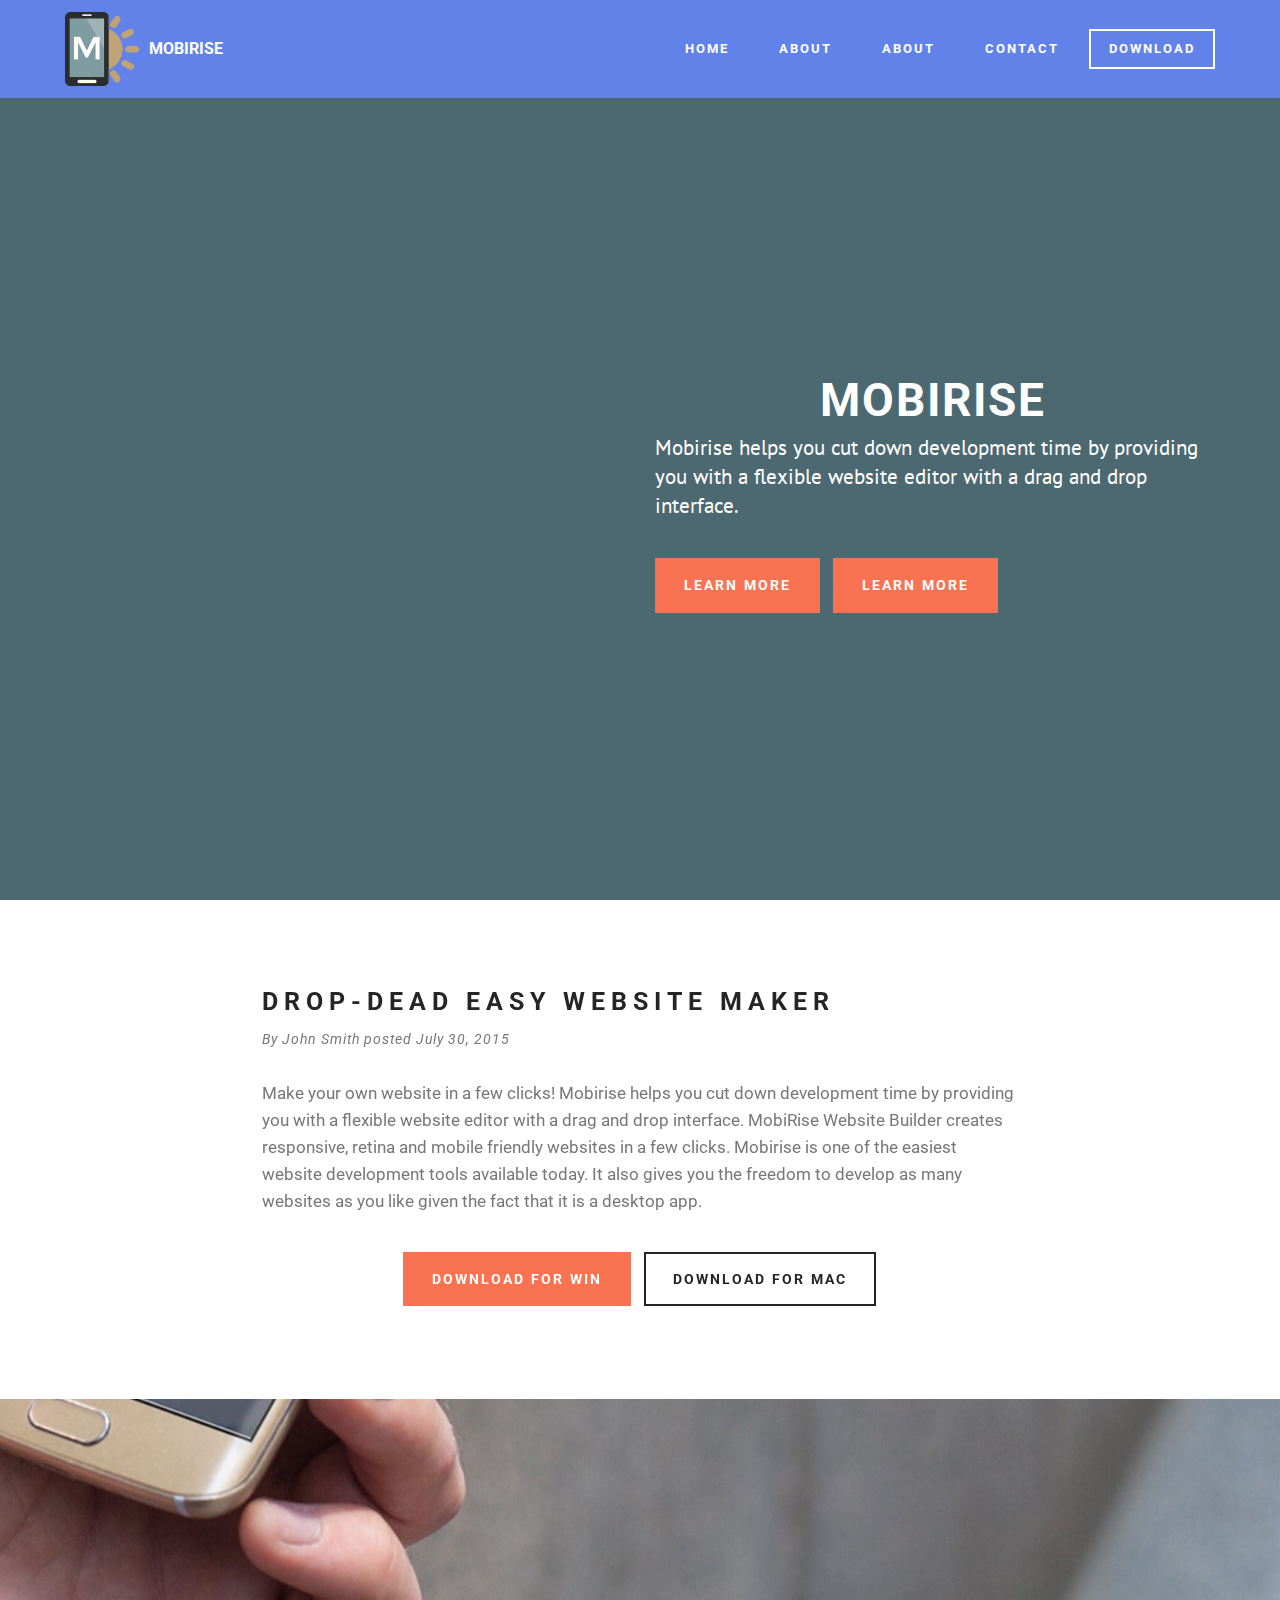
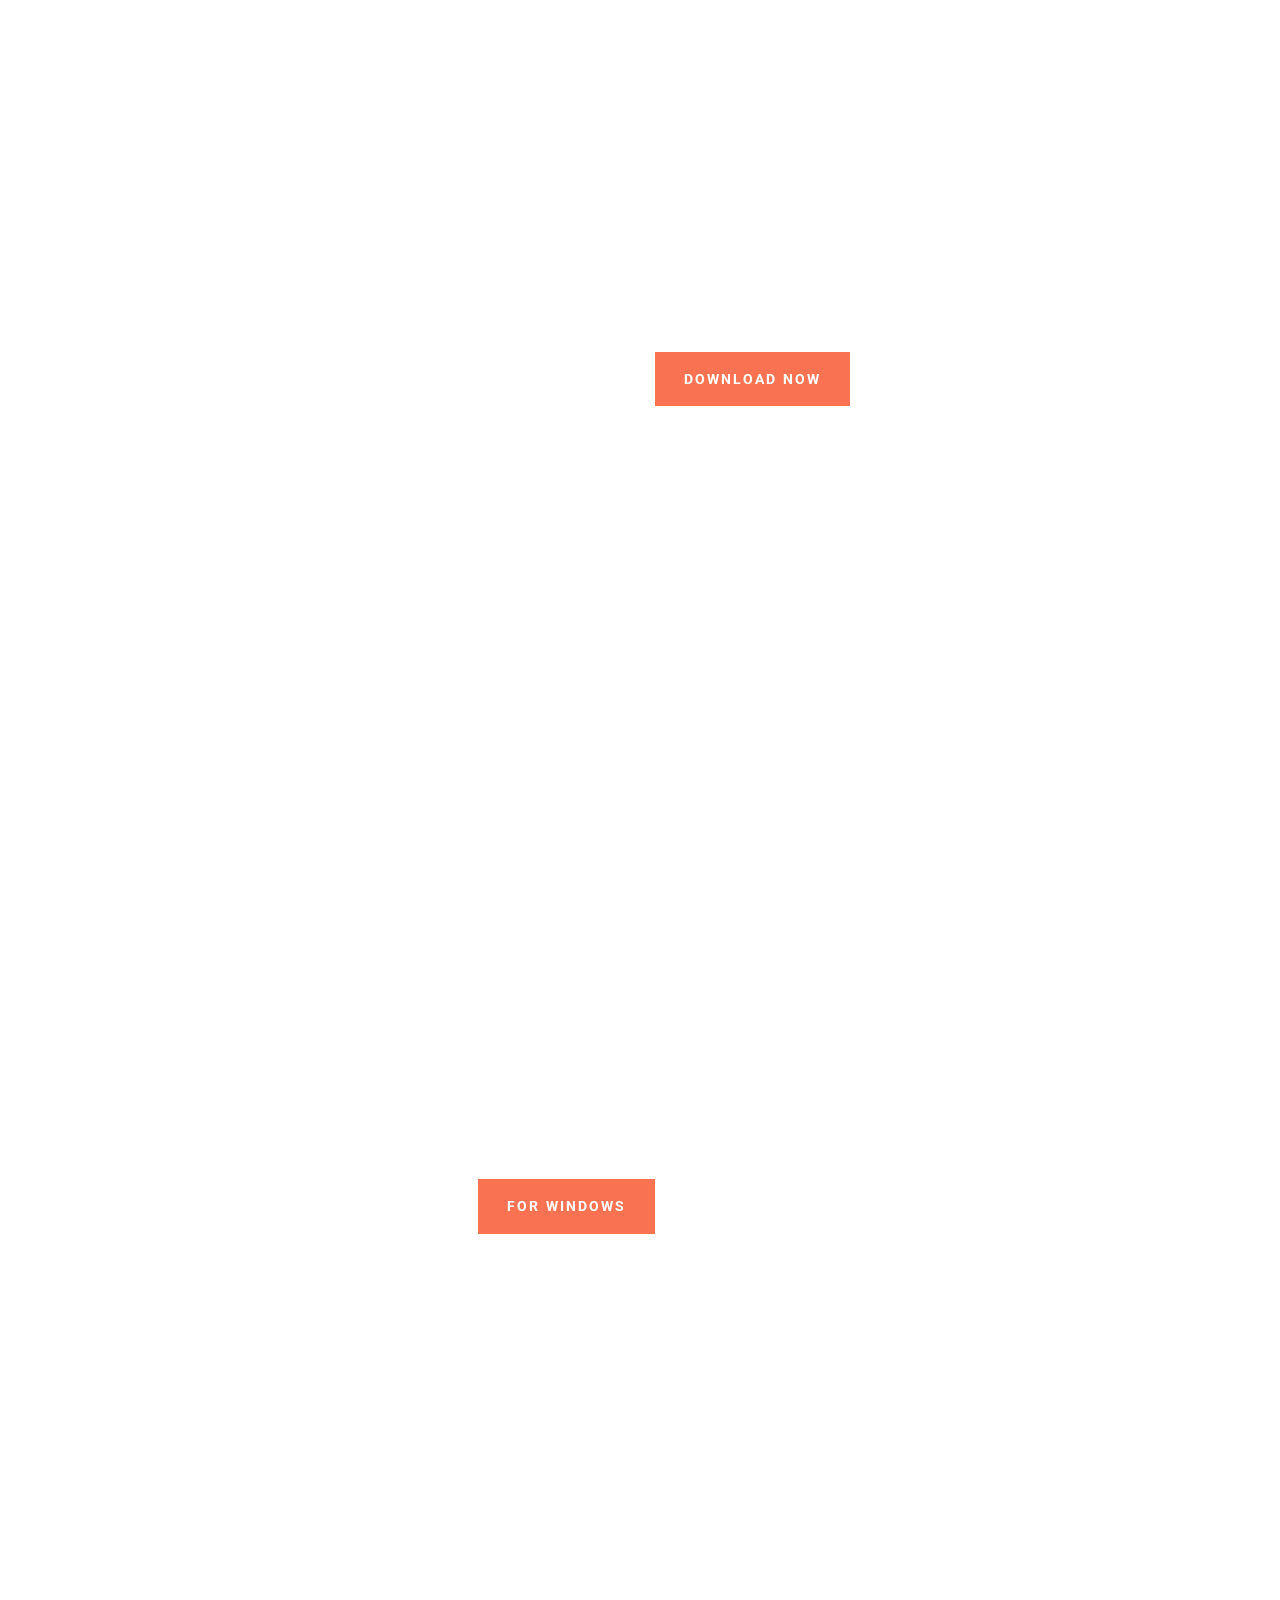
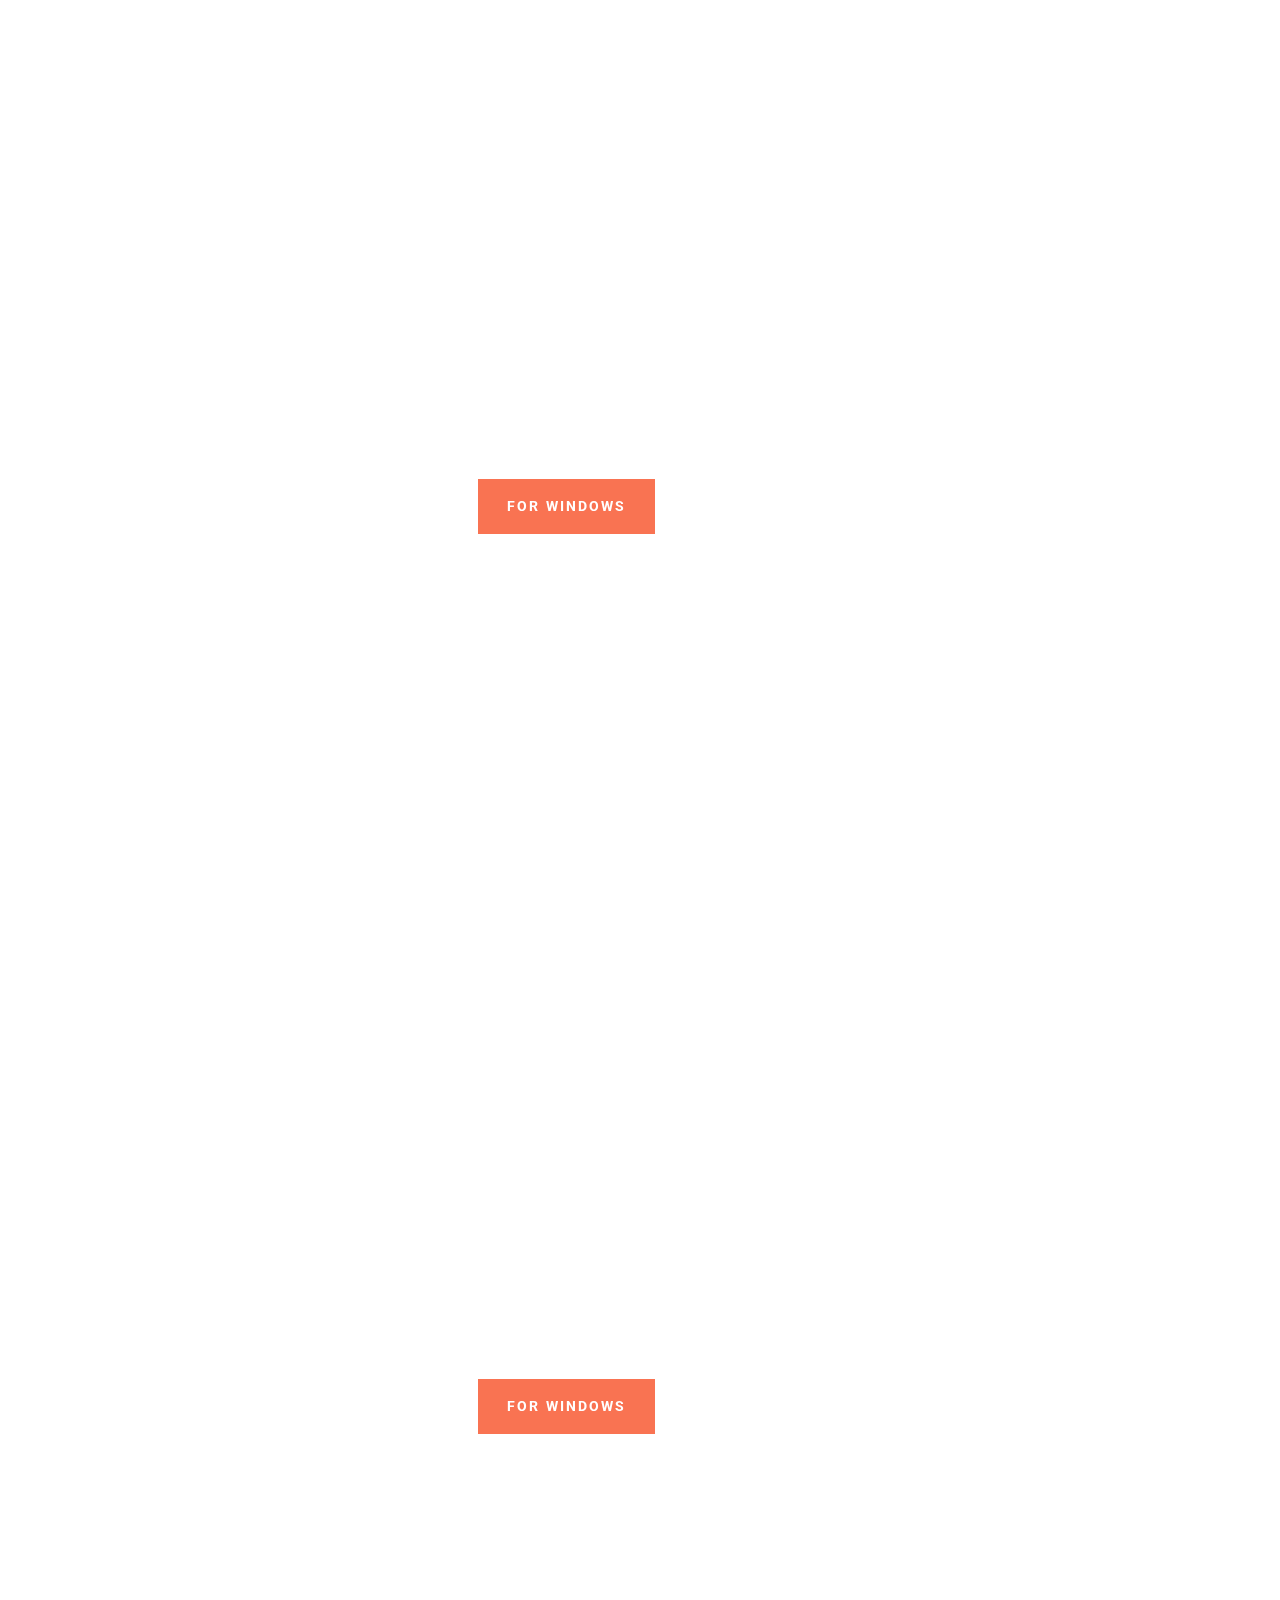
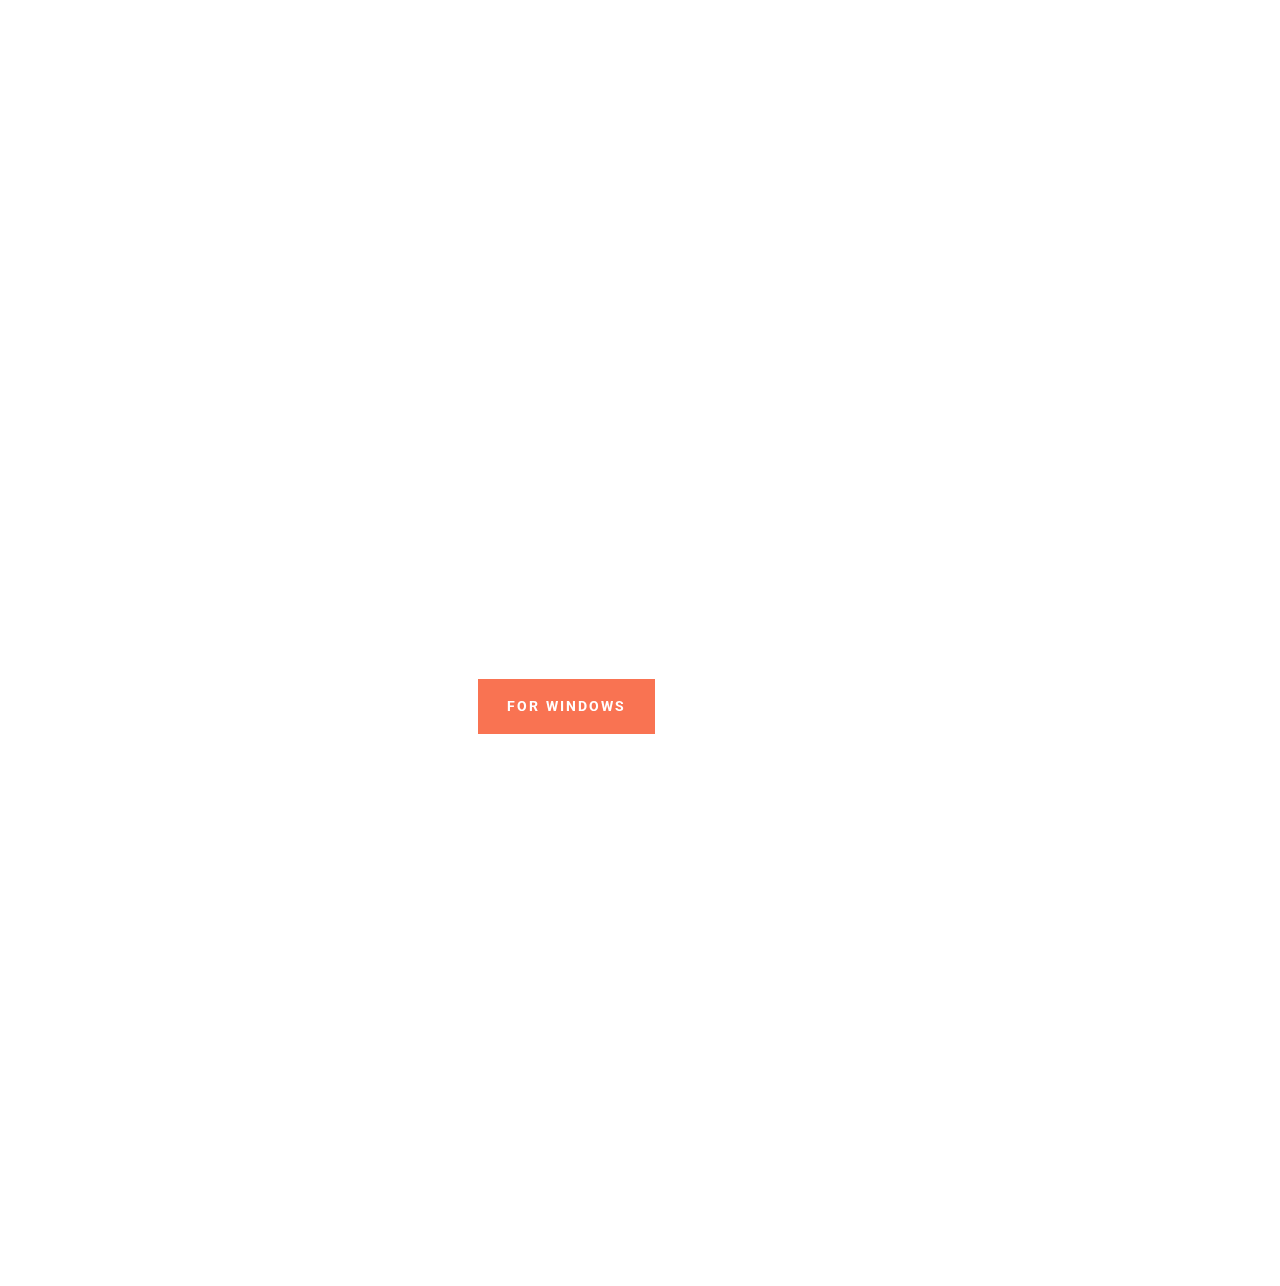
==== index.html @ 0ccf78a9 "create github pages" ====
<!DOCTYPE html>
<html>
<head>
  <!-- Site made with Mobirise Website Builder v4.3.2, https://mobirise.com -->
  <meta charset="UTF-8">
  <meta http-equiv="X-UA-Compatible" content="IE=edge">
  <meta name="generator" content="Mobirise v4.3.2, mobirise.com">
  <meta name="viewport" content="width=device-width, initial-scale=1">
  <link rel="shortcut icon" href="assets/images/logo.png" type="image/x-icon">
  <meta name="description" content="Homepage
">
  <title>index.html</title>
  <link rel="stylesheet" href="https://fonts.googleapis.com/css?family=Roboto:700,400&subset=cyrillic,latin,greek,vietnamese">
  <link rel="stylesheet" href="assets/bootstrap/css/bootstrap.min.css">
  <link rel="stylesheet" href="assets/facebook-plugin/style.css">
  <link rel="stylesheet" href="assets/animate.css/animate.min.css">
  <link rel="stylesheet" href="assets/mobirise/css/style.css">
  <link rel="stylesheet" href="assets/mobirise/css/mbr-additional.css" type="text/css">
  
  
  
</head>
<body>
<section class="mbr-navbar mbr-navbar--freeze mbr-navbar--absolute mbr-navbar--sticky mbr-navbar--auto-collapse" id="menu-a" data-rv-view="7">
    <div class="mbr-navbar__section mbr-section">
        <div class="mbr-section__container container">
            <div class="mbr-navbar__container">
                <div class="mbr-navbar__column mbr-navbar__column--s mbr-navbar__brand">
                    <span class="mbr-navbar__brand-link mbr-brand mbr-brand--inline">
                        <span class="mbr-brand__logo"><a href="https://mobirise.com"><img src="assets/images/logo.png" class="mbr-navbar__brand-img mbr-brand__img" alt="Mobirise"></a></span>
                        <span class="mbr-brand__name"><a class="mbr-brand__name text-white" href="https://mobirise.com">MOBIRISE</a></span>
                    </span>
                </div>
                <div class="mbr-navbar__hamburger mbr-hamburger"><span class="mbr-hamburger__line"></span></div>
                <div class="mbr-navbar__column mbr-navbar__menu">
                    <nav class="mbr-navbar__menu-box mbr-navbar__menu-box--inline-right">
                        <div class="mbr-navbar__column">
                            <ul class="mbr-navbar__items mbr-navbar__items--right float-left mbr-buttons mbr-buttons--freeze mbr-buttons--right btn-decorator mbr-buttons--active"><li class="mbr-navbar__item"><a class="mbr-buttons__link btn text-white" href="https://mobirise.com">HOME</a></li><li class="mbr-navbar__item"><a class="mbr-buttons__link btn text-white" href="https://mobirise.com">ABOUT</a></li> <li class="mbr-navbar__item"><a class="mbr-buttons__link btn text-white" href="https://mobirise.com">ABOUT</a></li><li class="mbr-navbar__item"><a class="mbr-buttons__link btn text-white" href="https://mobirise.com">CONTACT</a></li></ul>                            
                            <ul class="mbr-navbar__items mbr-navbar__items--right mbr-buttons mbr-buttons--freeze mbr-buttons--right btn-inverse mbr-buttons--active"><li class="mbr-navbar__item"><a class="mbr-buttons__btn btn btn-default" href="https://mobirise.com">DOWNLOAD</a></li></ul>
                        </div>
                    </nav>
                </div>
            </div>
        </div>
    </div>
</section>

<section class="engine"><a href="https://mobirise.co/p">bootstrap dropdown</a></section><section class="mbr-box mbr-section mbr-section--relative mbr-section--fixed-size mbr-section--full-height mbr-section--bg-adapted" id="header2-0" data-rv-view="0" style="background-color: rgb(76, 105, 114);">
    <div class="mbr-box__magnet mbr-box__magnet--sm-padding mbr-box__magnet--center-left mbr-after-navbar">
        
        <div class="mbr-box__container mbr-section__container container">
            <div class="mbr-box mbr-box--stretched"><div class="mbr-box__magnet mbr-box__magnet--center-left">
                <div class="row"><div class=" col-sm-6 col-sm-offset-6">
                    <div class="mbr-hero animated fadeInUp">
                        <h1 class="mbr-hero__text">MOBIRISE</h1>
                        <p class="mbr-hero__subtext">Mobirise helps you cut down development time by providing you with a flexible website editor with a drag and drop interface.</p>
                    </div>
                    <div class="mbr-buttons btn-inverse mbr-buttons--left"><a class="mbr-buttons__btn btn btn-lg animated fadeInUp delay btn-danger" href="https://mobirise.com">LEARN MORE</a> <a class="mbr-buttons__btn btn btn-lg animated fadeInUp delay btn-danger" href="https://mobirise.com">LEARN MORE</a></div>
                </div></div>
            </div></div>
        </div>
        
    </div>
</section>

<section class="mbr-section" id="header3-d" data-rv-view="3">
    <div class="mbr-section__container container mbr-section__container--first">
        <div class="mbr-header mbr-header--wysiwyg row">
            <div class="col-sm-8 col-sm-offset-2">
                <h3 class="mbr-header__text">DROP-DEAD EASY WEBSITE MAKER</h3>
                <p class="mbr-header__subtext">By John Smith posted July 30, 2015</p>
            </div>
        </div>
    </div>
</section>

<section class="mbr-section" id="content1-e" data-rv-view="5">
    <div class="mbr-section__container container mbr-section__container--middle">
        <div class="row">
            <div class="mbr-article mbr-article--wysiwyg col-sm-8 col-sm-offset-2"><p>Make your own website in a few clicks! Mobirise helps you cut down development time by providing you with a flexible website editor with a drag and drop interface. MobiRise Website Builder creates responsive, retina and mobile friendly websites in a few clicks. Mobirise is one of the easiest website development tools available today. It also gives you the freedom to develop as many websites as you like given the fact that it is a desktop app.</p></div>
        </div>
    </div>
</section>

<section class="mbr-section" id="buttons1-f" data-rv-view="6">
    <div class="mbr-section__container container mbr-section__container--last">
        <div class="row">
            <div class="col-sm-8 col-sm-offset-2">
                <div class="mbr-buttons mbr-buttons--center"><a class="mbr-buttons__btn btn btn-lg btn-danger" href="https://mobirise.com/mobirise-free-win.zip">DOWNLOAD FOR WIN</a> <a class="mbr-buttons__btn btn btn-lg btn-default" href="https://mobirise.com/mobirise-free-mac.zip">DOWNLOAD FOR MAC</a></div>
            </div>
        </div>
    </div>
</section>

<section class="mbr-box mbr-section mbr-section--relative mbr-section--fixed-size mbr-section--full-height mbr-section--bg-adapted mbr-parallax-background" id="header1-g" data-rv-view="9" style="background-image: url(assets/images/bg5.jpg);">
    <div class="mbr-box__magnet mbr-box__magnet--sm-padding mbr-box__magnet--center-left">
        
        <div class="mbr-box__container mbr-section__container container">
            <div class="mbr-box mbr-box--stretched"><div class="mbr-box__magnet mbr-box__magnet--center-left">
                <div class="row"><div class=" col-sm-6 col-sm-offset-6">
                    <div class="mbr-hero animated fadeInUp">
                        <h1 class="mbr-hero__text">FULL-SCREEN HEADER</h1>
                        <p class="mbr-hero__subtext">Click any text to edit or style it. Click blue "Gear" icon in the top right corner to hide/show buttons, text, title and change the block background. <br> Click red "+" in the bottom right corner to add a new block. Use the top left menu to create new pages, sites and add extensions.</p>
                    </div>
                    <div class="mbr-buttons btn-inverse mbr-buttons--left"><a class="mbr-buttons__btn btn btn-lg btn-danger animated fadeInUp delay" href="https://mobirise.com">DOWNLOAD NOW</a> <a class="mbr-buttons__btn btn btn-lg btn-default animated fadeInUp delay" href="https://mobirise.com">LEARN MORE</a></div>
                </div></div>
            </div></div>
        </div>
        <div class="mbr-arrow mbr-arrow--floating text-center">
            <div class="mbr-section__container container">
                <a class="mbr-arrow__link" href="#header4-h"><i class="glyphicon glyphicon-menu-down"></i></a>
            </div>
        </div>
    </div>
</section>

<section class="mbr-box mbr-section mbr-section--relative mbr-section--fixed-size mbr-section--full-height mbr-section--bg-adapted mbr-parallax-background" id="header4-h" data-rv-view="12" style="background-image: url(assets/images/bg.jpg);">
    <div class="mbr-box__magnet mbr-box__magnet--sm-padding mbr-box__magnet--center-center">
        
        <div class="mbr-box__container mbr-section__container container">
            <div class="mbr-box mbr-box--stretched"><div class="mbr-box__magnet mbr-box__magnet--center-center">
                <div class="row"><div class=" col-sm-8 col-sm-offset-2">
                    <div class="mbr-hero animated fadeInUp">
                        <h1 class="mbr-hero__text">MOBIRISE WEBSITE BUILDER</h1>
                        <p class="mbr-hero__subtext">Create awesome mobile-friendly websites. No coding and free.</p>
                    </div>
                    <div class="mbr-buttons btn-inverse mbr-buttons--center"><a class="mbr-buttons__btn btn btn-lg btn-danger animated fadeInUp delay" href="https://mobirise.com">FOR WINDOWS</a> <a class="mbr-buttons__btn btn btn-lg btn-default animated fadeInUp delay" href="https://mobirise.com">FOR MAC</a></div>
                </div></div>
            </div></div>
        </div>
        
    </div>
</section>

<section class="mbr-box mbr-section mbr-section--relative mbr-section--fixed-size mbr-section--full-height mbr-section--bg-adapted mbr-parallax-background" id="header4-i" data-rv-view="15" style="background-image: url(assets/images/bg.jpg);">
    <div class="mbr-box__magnet mbr-box__magnet--sm-padding mbr-box__magnet--center-center">
        
        <div class="mbr-box__container mbr-section__container container">
            <div class="mbr-box mbr-box--stretched"><div class="mbr-box__magnet mbr-box__magnet--center-center">
                <div class="row"><div class=" col-sm-8 col-sm-offset-2">
                    <div class="mbr-hero animated fadeInUp">
                        <h1 class="mbr-hero__text">MOBIRISE WEBSITE BUILDER</h1>
                        <p class="mbr-hero__subtext">Create awesome mobile-friendly websites. No coding and free.</p>
                    </div>
                    <div class="mbr-buttons btn-inverse mbr-buttons--center"><a class="mbr-buttons__btn btn btn-lg btn-danger animated fadeInUp delay" href="https://mobirise.com">FOR WINDOWS</a> <a class="mbr-buttons__btn btn btn-lg btn-default animated fadeInUp delay" href="https://mobirise.com">FOR MAC</a></div>
                </div></div>
            </div></div>
        </div>
        
    </div>
</section>

<section class="mbr-box mbr-section mbr-section--relative mbr-section--fixed-size mbr-section--full-height mbr-section--bg-adapted mbr-parallax-background" id="header4-j" data-rv-view="18" style="background-image: url(assets/images/bg.jpg);">
    <div class="mbr-box__magnet mbr-box__magnet--sm-padding mbr-box__magnet--center-center">
        
        <div class="mbr-box__container mbr-section__container container">
            <div class="mbr-box mbr-box--stretched"><div class="mbr-box__magnet mbr-box__magnet--center-center">
                <div class="row"><div class=" col-sm-8 col-sm-offset-2">
                    <div class="mbr-hero animated fadeInUp">
                        <h1 class="mbr-hero__text">MOBIRISE WEBSITE BUILDER</h1>
                        <p class="mbr-hero__subtext">Create awesome mobile-friendly websites. No coding and free.</p>
                    </div>
                    <div class="mbr-buttons btn-inverse mbr-buttons--center"><a class="mbr-buttons__btn btn btn-lg btn-danger animated fadeInUp delay" href="https://mobirise.com">FOR WINDOWS</a> <a class="mbr-buttons__btn btn btn-lg btn-default animated fadeInUp delay" href="https://mobirise.com">FOR MAC</a></div>
                </div></div>
            </div></div>
        </div>
        
    </div>
</section>

<section class="mbr-box mbr-section mbr-section--relative mbr-section--fixed-size mbr-section--full-height mbr-section--bg-adapted mbr-parallax-background" id="header4-k" data-rv-view="21" style="background-image: url(assets/images/bg.jpg);">
    <div class="mbr-box__magnet mbr-box__magnet--sm-padding mbr-box__magnet--center-center">
        
        <div class="mbr-box__container mbr-section__container container">
            <div class="mbr-box mbr-box--stretched"><div class="mbr-box__magnet mbr-box__magnet--center-center">
                <div class="row"><div class=" col-sm-8 col-sm-offset-2">
                    <div class="mbr-hero animated fadeInUp">
                        <h1 class="mbr-hero__text">MOBIRISE WEBSITE BUILDER</h1>
                        <p class="mbr-hero__subtext">Create awesome mobile-friendly websites. No coding and free.</p>
                    </div>
                    <div class="mbr-buttons btn-inverse mbr-buttons--center"><a class="mbr-buttons__btn btn btn-lg btn-danger animated fadeInUp delay" href="https://mobirise.com">FOR WINDOWS</a> <a class="mbr-buttons__btn btn btn-lg btn-default animated fadeInUp delay" href="https://mobirise.com">FOR MAC</a></div>
                </div></div>
            </div></div>
        </div>
        
    </div>
</section>

<section class="mbr-section mbr-section__comments" id="facebook-comments-block-l" data-rv-view="24" style="background-color: rgb(255, 255, 255); padding-top: 0rem; padding-bottom: 0rem;">
         
    <div class="mbr-section__container mbr-section__container--isolated addons-container">
        <div class="addons-row">
            <div class="addons-container-inner"><div class="facebookPlaceholder" data-numposts="5"><h2>FACEBOOK COMMENTS WILL BE SHOWN ONLY WHEN YOUR SITE IS ONLINE</h2> <img src="assets/images/facebook-comments.jpg"></div></div>
            
           
        </div>
    </div>
</section>


  <script src="assets/web/assets/jquery/jquery.min.js"></script>
  <script src="assets/bootstrap/js/bootstrap.min.js"></script>
  <script src="https://connect.facebook.net/en_US/sdk.js#xfbml=1&version=v2.5"></script>
  <script src="https://apis.google.com/js/plusone.js"></script>
  <script src="assets/facebook-plugin/facebook-script.js"></script>
  <script src="assets/smooth-scroll/smooth-scroll.js"></script>
  <script src="assets/jarallax/jarallax.js"></script>
  <script src="assets/mobirise/js/script.js"></script>
  
  
</body>
</html>
---- assets/facebook-plugin/style.css ----
.mbr-section.mbr-section__comments{
    position: relative;
}
.mbr-section__comments{
    background-size: cover;
}
.addons-container {
  position: relative;
  margin-left: auto;
  margin-right: auto;
  padding-right: 15px;
  padding-left: 15px; }
  @media (min-width: 576px) {
    .addons-container {
      padding-right: 15px;
      padding-left: 15px; } }
  @media (min-width: 768px) {
    .addons-container {
      padding-right: 15px;
      padding-left: 15px; } }
  @media (min-width: 992px) {
    .addons-container {
      padding-right: 15px;
      padding-left: 15px; } }
  @media (min-width: 1200px) {
    .addons-container {
      padding-right: 15px;
      padding-left: 15px; } }
  @media (min-width: 576px) {
    .addons-container {
      width: 540px;
      max-width: 100%; } }
  @media (min-width: 768px) {
    .addons-container {
      width: 720px;
      max-width: 100%; } }
  @media (min-width: 992px) {
    .addons-container {
      width: 960px;
      max-width: 100%; } }
  @media (min-width: 1200px) {
    .addons-container {
      width: 1140px;
      max-width: 100%; } }

.addons-container-inner{
    position: relative;
    width: 100%;
    min-height: 1px;
    padding-right: 15px;
    padding-left: 15px;
}
@media (min-width: 567px) {
    .addons-container-inner{
        -ms-flex: 0 0 66.666667%;
        flex: 0 0 66.666667%;
        max-width: 66.666667%;
    }
}
.addons-row{
    display: flex;
    justify-content:center;
}
---- assets/mobirise/css/style.css ----
.is-builder .animated {
  -webkit-animation-name: none !important;
  animation-name: none !important;
}
html {
  position: relative;
  min-height: 100%;
}
.mbr-embedded-video {
  position: relative;
}
.mbr-background-video,
.mbr-background-video-preview {
  bottom: 0;
  left: 0;
  overflow: hidden;
  position: absolute;
  right: 0;
  top: 0;
}
.mbr-parallax-background,
.mbr-background {
  background-attachment: fixed !important;
  background-position: 50% 0;
  background-repeat: no-repeat;
  background-size: cover !important;
}
.mbr-hidden-scrollbar .mbr-parallax-background {
  background-size: auto 130%;
}
.mobile .mbr-parallax-background {
  background-attachment: scroll !important;
}
.mbr-background {
  background-attachment: scroll !important;
}
.mbr-navbar {
  position: relative;
  width: 100%;
}
.mbr-navbar:before {
  content: "";
  display: block;
}
.mbr-navbar__brand-link:after,
.mbr-navbar__brand-img {
  max-height: 74px;
  height: 100%;
}
.mbr-navbar:before,
.mbr-navbar__container {
  height: 98px;
}
.mbr-navbar--ss .mbr-navbar__brand-link:after,
.mbr-navbar--ss .mbr-navbar__brand-img {
  height: 74px;
}
.mbr-navbar--ss:before,
.mbr-navbar--ss .mbr-navbar__container {
  height: 98px;
}
.mbr-navbar--xs .mbr-navbar__brand-link:after,
.mbr-navbar--xs .mbr-navbar__brand-img {
  height: 32px;
}
.mbr-navbar--xs:before,
.mbr-navbar--xs .mbr-navbar__container {
  height: 56px;
}
.mbr-navbar--s .mbr-navbar__brand-link:after,
.mbr-navbar--s .mbr-navbar__brand-img {
  height: 48px;
}
.mbr-navbar--s:before,
.mbr-navbar--s .mbr-navbar__container {
  height: 72px;
}
.mbr-navbar--m .mbr-navbar__brand-link:after,
.mbr-navbar--m .mbr-navbar__brand-img {
  height: 64px;
}
.mbr-navbar--m:before,
.mbr-navbar--m .mbr-navbar__container {
  height: 88px;
}
.mbr-navbar--l .mbr-navbar__brand-link:after,
.mbr-navbar--l .mbr-navbar__brand-img {
  height: 96px;
}
.mbr-navbar--l:before,
.mbr-navbar--l .mbr-navbar__container {
  height: 120px;
}
.mbr-navbar--xl .mbr-navbar__brand-link:after,
.mbr-navbar--xl .mbr-navbar__brand-img {
  height: 128px;
}
.mbr-navbar--xl:before,
.mbr-navbar--xl .mbr-navbar__container {
  height: 152px;
}
.mbr-navbar--short .mbr-navbar__brand-link:after,
.mbr-navbar--short .mbr-navbar__brand-img {
  height: 40px;
}
.mbr-navbar--short .mbr-brand__logo .mbr-iconfont{
  font-size: 40px;
}
.mbr-navbar--short:before,
.mbr-navbar--short .mbr-navbar__container {
  height: 64px;
}
.mbr-navbar--short .mbr-navbar__container {
  padding: 12px 0;
}
@media (max-width: 767px) {
  .mbr-navbar--short .mbr-navbar__brand-link:after,
  .mbr-navbar--short .mbr-navbar__brand-img {
    height: 31px;
  }
  .mbr-navbar--short:before,
  .mbr-navbar--short .mbr-navbar__container {
    height: 45px;
  }
  .mbr-navbar--short .mbr-navbar__container {
    padding: 7px 0;
  }
}
.mbr-navbar__brand-img {
  position: relative;
}
.mbr-navbar__brand-img,
.mbr-navbar__container,
.mbr-navbar__section {
  -webkit-transition: all 300ms ease-in-out 0s;
  -o-transition: all 300ms ease-in-out 0s;
  transition: all 300ms ease-in-out 0s;
}
.mbr-navbar__section {
  background: #2c2c2c;
  height: auto;
  position: absolute;
  top: 0;
  width: 100%;
  z-index: 1000;
}
.mbr-navbar__container {
  display: table;
  padding: 12px 0;
  width: 100%;
}
.mbr-navbar__menu-box {
  display: table;
  width: 100%;
}
.mbr-navbar__menu-box--inline-left,
.mbr-navbar__menu-box--inline-center,
.mbr-navbar__menu-box--inline-right {
  display: block;
  text-align: left;
}
.mbr-navbar__menu-box--inline-center {
  text-align: center;
}
.mbr-navbar__menu-box--inline-right {
  text-align: right;
}
.mbr-navbar__column {
  display: table-cell;
  vertical-align: middle;
}
.mbr-navbar__column--xxs {
  width: 1%;
}
.mbr-navbar__column--xs {
  width: 10%;
}
.mbr-navbar__column--s {
  width: 20%;
}
.mbr-navbar__column--m {
  width: 30%;
}
.mbr-navbar__column--l {
  width: 40%;
}
.mbr-navbar__column--xl {
  width: 50%;
}
.mbr-navbar__menu-box--inline-left .mbr-navbar__column,
.mbr-navbar__menu-box--inline-center .mbr-navbar__column,
.mbr-navbar__menu-box--inline-right .mbr-navbar__column {
  display: inline-block;
}
.mbr-navbar__items {
  float: left;
  padding-left: 0px;
  position: relative;
  left: -20px;
}
.mbr-navbar__items--right {
  float: right;
  left: 0;
}
.float-left {
  float: left;
}
.mbr-navbar__item {
  display: block;
  float: left;
  position: relative;
}
.mbr-navbar__hamburger {
  display: none;
  margin-top: -11px;
  position: absolute;
  right: 0;
  top: 50%;
  z-index: 10000;
}
.mbr-navbar--collapsed .mbr-navbar__container {
  position: relative;
}
.mbr-navbar--collapsed .mbr-navbar__column {
  display: block;
  width: 100%;
}
.mbr-navbar--collapsed .mbr-navbar__items--right {
  padding-top: 13px;
}
.mbr-navbar--collapsed .mbr-navbar__menu {
  background: rgba(0, 0, 0, 0.9);
  display: none;
  height: 100%;
  left: 0;
  position: fixed;
  top: 0;
  width: 100%;
  z-index: 9999;
}
.mbr-navbar--collapsed .mbr-navbar__menu-box {
  display: table-cell;
  vertical-align: middle;
}
.mbr-navbar--collapsed .mbr-navbar__items {
  float: none;
}
.mbr-navbar--collapsed .mbr-navbar__item {
  float: none;
}
.mbr-navbar--collapsed .mbr-navbar__hamburger {
  display: block;
}
.mbr-navbar--collapsed.mbr-navbar--open .mbr-navbar__menu {
  display: table;
}
.mbr-navbar--collapsed.mbr-navbar--open:not(.mbr-navbar--sticky) .mbr-navbar__section {
  background: none;
  position: fixed;
}
.mbr-navbar--collapsed.mbr-navbar--open .mbr-navbar__brand {
  visibility: hidden;
}
.mbr-navbar--collapsed.mbr-navbar--sticky.mbr-navbar--open .mbr-navbar__brand {
  visibility: visible;
}
.mbr-navbar--collapsed.mbr-navbar--open .mbr-navbar__brand-img,
.mbr-navbar--collapsed.mbr-navbar--open .mbr-navbar__container {
  -webkit-transition: none;
  -o-transition: none;
  transition: none;
}
.mbr-navbar--freeze.mbr-navbar--collapsed.mbr-navbar--open .mbr-navbar__hamburger,
.mbr-navbar--freeze.mbr-navbar--collapsed.mbr-navbar--open .mbr-navbar__hamburger:hover {
  color: #fff !important;
}
.mbr-navbar--sticky .mbr-navbar__section {
  position: fixed;
}
.mbr-navbar--absolute {
  position: absolute;
}
/* fix for popup menu conflict */
@media (max-width: 480px) {
  .mbr-navbar--absolute.mbr-navbar[id^=menu-] {
    position: absolute;
  }
}
.mbr-navbar--transparent .mbr-navbar__section {
  background: none;
}
.mbr-navbar--stuck .mbr-navbar__section,
.mbr-navbar--relative .mbr-navbar__section {
  background: #2c2c2c;
}
@media (max-width: 991px) {
  .mbr-navbar--auto-collapse .mbr-navbar__container {
    position: relative;
  }
  .mbr-navbar--auto-collapse .mbr-navbar__column {
    display: block;
    width: 100%;
  }
  .mbr-navbar__column {
    max-height: 100vh;
    overflow-x: hidden;
    overflow-y:auto;
  }
  .mbr-navbar__column::-webkit-scrollbar {
    display:none;
  }
  .mbr-navbar--auto-collapse .mbr-navbar__items--right {
    padding-top: 13px;
  }
  .mbr-navbar--auto-collapse .mbr-navbar__menu {
    background: rgba(0, 0, 0, 0.9);
    display: none;
    height: 100%;
    left: 0;
    position: fixed;
    top: 0;
    width: 100%;
    z-index: 9999;
  }
  .mbr-navbar--auto-collapse .mbr-navbar__menu-box {
    display: table-cell;
    vertical-align: middle;
  }
  .mbr-navbar--auto-collapse .mbr-navbar__items {
    float: none;
  }
  .mbr-navbar--auto-collapse .mbr-navbar__item {
    float: none;
  }
  .mbr-navbar--auto-collapse .mbr-navbar__hamburger {
    display: block;
  }
  .mbr-navbar--auto-collapse.mbr-navbar--open .mbr-navbar__menu {
    display: table;
  }
  .mbr-navbar--auto-collapse.mbr-navbar--open:not(.mbr-navbar--sticky) .mbr-navbar__section {
    background: none;
    position: fixed;
  }
  .mbr-navbar--auto-collapse.mbr-navbar--open .mbr-navbar__brand {
    visibility: hidden;
  }
  .mbr-navbar--auto-collapse.mbr-navbar--sticky.mbr-navbar--open .mbr-navbar__brand {
    visibility: visible;
  }
  .mbr-navbar--auto-collapse.mbr-navbar--open .mbr-navbar__brand-img,
  .mbr-navbar--auto-collapse.mbr-navbar--open .mbr-navbar__container {
    -webkit-transition: none;
    -o-transition: none;
    transition: none;
  }
}
.mbr-after-navbar:before {
  content: "";
  display: block;
  height: 98px;
}
.mbr-hamburger {
  cursor: pointer;
  height: 23px;
  width: 30px;
}
.mbr-hamburger:focus {
  outline: none;
}
.mbr-hamburger__line,
.mbr-hamburger__line:before,
.mbr-hamburger__line:after {
  content: "";
  position: absolute;
  display: block;
  height: 1px;
  cursor: pointer;
}
.mbr-hamburger__line,
.mbr-hamburger__line:before,
.mbr-hamburger__line:after {
  width: 30px;
  border-bottom: 5px solid;
  top: 9px;
}
.mbr-hamburger__line:before {
  top: -9px;
}
.mbr-hamburger__line:after {
  top: 9px;
}
.mbr-hamburger__line,
.mbr-hamburger__line:before,
.mbr-hamburger__line:after {
  -webkit-transition: all 300ms ease-in-out;
  transition: all 300ms ease-in-out;
}
.mbr-hamburger--open .mbr-hamburger__line {
  border-color: transparent;
}
.mbr-hamburger--open .mbr-hamburger__line:before,
.mbr-hamburger--open .mbr-hamburger__line:after {
  top: 0;
}
.mbr-hamburger--open .mbr-hamburger__line:before {
  -ms-transform: rotate(45deg);
  -webkit-transform: rotate(45deg);
  transform: rotate(45deg);
}
.mbr-hamburger--open .mbr-hamburger__line:after {
  top: 10px;
  -ms-transform: translatey(-10px) rotate(-45deg);
  -webkit-transform: translatey(-10px) rotate(-45deg);
  transform: translatey(-10px) rotate(-45deg);
}
@media (max-width: 767px) {
  .mbr-hamburger {
    height: 23px;
    width: 27px;
  }
  .mbr-hamburger__line,
  .mbr-hamburger__line:before,
  .mbr-hamburger__line:after {
    width: 27px;
    border-bottom: 4px solid;
    top: 9px;
  }
  .mbr-hamburger__line:before {
    top: -9px;
  }
  .mbr-hamburger__line:after {
    top: 9px;
  }
}

.navbar-dropdown .hamburger-icon {
  content: "";
  width: 16px;
  -webkit-box-shadow: 0 -6px 0 1px,0 0 0 1px,0 6px 0 1px;
  -moz-box-shadow: 0 -6px 0 1px,0 0 0 1px,0 6px 0 1px;
  box-shadow: 0 -6px 0 1px,0 0 0 1px,0 6px 0 1px;
}

.mbr-brand {
  display: block;
  float: left;
  position: relative;
}
.mbr-brand,
.mbr-brand:hover {
  text-decoration: none;
}
.mbr-brand__name {
  display: block;
  font-weight: bold;
  margin-top: 5px;
  text-align: center;
}
.mbr-brand__name,
.mbr-brand__name:hover {
  text-decoration: none;
}
.mbr-brand--inline {
  display: table;
}
.mbr-brand--inline:after {
  content: "";
  display: table-cell;
  width: 1px;
}
.mbr-brand--inline .mbr-brand__logo,
.mbr-brand--inline .mbr-brand__name {
  display: table-cell;
  vertical-align: middle;
}
.mbr-brand--inline .mbr-brand__logo {
  padding-right: 10px;
}
.mbr-brand--inline .mbr-brand__name {
  margin: 0;
  text-align: left;
}
.mbr-form {
  display: table;
  margin-top: -13px;
  position: relative;
  top: 14px;
  width: 100%;
}
.mbr-form__left,
.mbr-form__right {
  display: table-cell;
  vertical-align: top;
}
.mbr-form__left {
  padding-right: 3px;
}
.mbr-form__right {
  width: 1px;
}
@media (max-width: 530px) {
  .mbr-form {
    display: block;
    margin-top: -27px;
    position: relative;
    top: 26px;
  }
  .mbr-form__left,
  .mbr-form__right {
    display: block;
  }
  .mbr-form__left {
    margin-bottom: 12px;
    padding-right: 0;
  }
  .mbr-form__right {
    width: 100%;
  }
}
.mbr-section {
  padding: 0 20px;
}
.mbr-section--no-padding {
  padding: 0;
}
.mbr-section--relative {
  position: relative;
}
.mbr-section--fixed-size {
  overflow: hidden;
}
.mbr-section--full-height {
  height: 100vh;
}
.mbr-section--full-height.mbr-after-navbar:before {
  display: none;
}
.mbr-section--bg-adapted {
  background-attachment: scroll;
  background-position: 50% 0;
  background-repeat: no-repeat;
  background-size: cover;
}
.mbr-section--gray {
  background-color: #444444;
}
.mbr-section--light-gray {
  background-color: #f0f0f0;
}
.mbr-section--dark-gray {
  background-color: #3c3c3c;
}
.mbr-section__container {
  padding: 0;
  position: relative;
  z-index: 3;
}
.mbr-section__container--center {
  text-align: center;
}
.mbr-section__container--std-padding {
  padding: 93px 0;
}
.mbr-section__container--std-top-padding {
  padding-top: 93px;
}
.mbr-section__container--std-bot-padding {
  padding-bottom: 93px;
}
.mbr-section__container--sm-padding {
  padding: 41px 0;
}
.mbr-section__container--sm-top-padding {
  padding-top: 41px;
}
.mbr-section__container--sm-bot-padding {
  padding-bottom: 41px;
}
.mbr-section__container--isolated {
  padding-bottom: 93px;
  padding-top: 93px;
}
.mbr-section__container--first {
  padding-top: 93px;
  padding-bottom: 41px;
}
.mbr-section__container--middle {
  padding-bottom: 41px;
}
.mbr-section__container--last {
  padding-bottom: 93px;
}
.mbr-section__row {
  margin-left: -24px;
  margin-right: -24px;
}
.mbr-section__col {
  overflow: hidden;
  padding-left: 24px;
  padding-right: 24px;
}
.mbr-section__left {
  padding-right: 40px;
}
.mbr-section__right {
  padding-left: 15px;
}
.mbr-section__header {
  line-height: 1.5em;
  margin: -10px 0 0;
  text-align: center;
}
@media (min-width: 768px) {
  .mbr-section--short-paddings .mbr-section__container--std-padding {
    padding: 59px 0;
  }
  .mbr-section--short-paddings .mbr-section__container--std-top-padding {
    padding-top: 59px;
  }
  .mbr-section--short-paddings .mbr-section__container--std-bot-padding {
    padding-bottom: 59px;
  }
  .mbr-section--short-paddings .mbr-section__container--sm-padding {
    padding: 41px 0;
  }
  .mbr-section--short-paddings .mbr-section__container--sm-top-padding {
    padding-top: 41px;
  }
  .mbr-section--short-paddings .mbr-section__container--sm-bot-padding {
    padding-bottom: 41px;
  }
  .mbr-section--short-paddings .mbr-section__container--isolated {
    padding-bottom: 59px;
    padding-top: 59px;
  }
  .mbr-section--short-paddings .mbr-section__container--first {
    padding-top: 59px;
    padding-bottom: 41px;
  }
  .mbr-section--short-paddings .mbr-section__container--middle {
    padding-bottom: 41px;
  }
  .mbr-section--short-paddings .mbr-section__container--last {
    padding-bottom: 59px;
  }
}
@media (max-width: 767px) {
  .mbr-section__left {
    padding-right: 15px;
  }
  .mbr-section__right {
    padding-left: 15px;
    padding-top: 51px;
  }
}
.mbr-arrow {
  bottom: 71px;
  left: 0;
  line-height: 1px;
  padding: 0 20px;
  position: absolute;
  width: 100%;
  z-index: 3;
}
.mbr-arrow__link {
  display: inline-block;
  font-size: 26px;
}
.mbr-arrow__link,
.mbr-arrow__link:hover,
.mbr-arrow__link:focus {
  color: #fff;
}
.mbr-arrow--floating .mbr-arrow__link {
  -webkit-animation: floating-arrow 1.6s infinite ease-in-out 0s;
  -o-animation: floating-arrow 1.6s infinite ease-in-out 0s;
  animation: floating-arrow 1.6s infinite ease-in-out 0s;
}
@-webkit-keyframes floating-arrow {
  from {
    -webkit-transform: translateY(0);
    transform: translateY(0);
  }
  65% {
    -webkit-transform: translateY(11px);
    transform: translateY(11px);
  }
  to {
    -webkit-transform: translateY(0);
    transform: translateY(0);
  }
}
@-o-keyframes floating-arrow {
  from {
    -webkit-transform: translateY(0);
    transform: translateY(0);
  }
  65% {
    -webkit-transform: translateY(11px);
    transform: translateY(11px);
  }
  to {
    -webkit-transform: translateY(0);
    transform: translateY(0);
  }
}
@keyframes floating-arrow {
  from {
    -webkit-transform: translateY(0);
    transform: translateY(0);
  }
  65% {
    -webkit-transform: translateY(11px);
    transform: translateY(11px);
  }
  to {
    -webkit-transform: translateY(0);
    transform: translateY(0);
  }
}
.mbr-arrow--dark .mbr-arrow__link,
.mbr-arrow--dark .mbr-arrow__link:hover,
.mbr-arrow--dark .mbr-arrow__link:focus {
  color: #252525;
}
@media (max-width: 767px) {
  .mbr-arrow {
    bottom: 41px;
  }
}
@media (max-width: 320px) {
  .mbr-arrow {
    bottom: 21px;
    text-align: center;
  }
}
@media all and (device-width: 320px) and (device-height: 568px) and (orientation: portrait) {
  .mbr-arrow {
    bottom: 31px;
  }
}
.mbr-box {
  display: table;
  width: 100%;
}
.mbr-box--fixed {
  table-layout: fixed;
}
.mbr-box--stretched {
  height: 100%;
}
.mbr-box__magnet {
  display: table-cell;
  float: none;
  height: 100%;
  margin-bottom: 0;
  margin-top: 0;
  text-align: center;
  vertical-align: middle;
}
.mbr-box__magnet--sm-padding {
  padding: 41px 0;
}
.mbr-box__magnet--top-left,
.mbr-box__magnet--top-center,
.mbr-box__magnet--top-right {
  vertical-align: top;
}
.mbr-box__magnet--bottom-left,
.mbr-box__magnet--bottom-center,
.mbr-box__magnet--bottom-right {
  vertical-align: bottom;
}
.mbr-box__magnet--top-left,
.mbr-box__magnet--center-left,
.mbr-box__magnet--bottom-left {
  text-align: left;
}
.mbr-box__magnet--top-right,
.mbr-box__magnet--center-right,
.mbr-box__magnet--bottom-right {
  text-align: right;
}
.mbr-box__container {
  height: 50%;
}
@media (max-width: 767px) {
  .mbr-box__container {
    height: 100%;
  }
  .mbr-box--adapted {
    display: block;
  }
  .mbr-box--adapted > .mbr-box__magnet {
    display: block;
    height: auto;
  }
}
.mbr-overlay {
  background: #222;
  bottom: 0;
  left: 0;
  position: absolute;
  right: 0;
  top: 0;
  z-index: 2;
}
.mbr-google-map__marker {
  color: #252525;
  display: none;
  margin: 0;
}
.mbr-google-map--loaded .mbr-google-map__marker {
  display: block;
}
.mbr-hero {
  color: #fff;
  position: relative;
}
.mbr-hero__text {
  font-size: 46px;
  font-weight: bold;
  left: -2px;
  letter-spacing: 2px;
  line-height: 50px;
  margin: -18px 0 1px 0;
  padding-bottom: 41px;
  position: relative;
  top: 8px;
}
.mbr-hero__subtext {
  font-size: 21px;
  line-height: 29px;
  margin: -32px 0 3px 0;
  padding: 0 0 41px 0;
  position: relative;
  top: 6px;
}
.mbr-figure {
  display: inline-block;
  /*line-height: 1px;*/
  margin: 0;
  max-width: 100%;
  overflow: hidden;
  position: relative;
}
.mbr-figure--no-bg {
  background: none;
}
.mbr-figure--full-width {
  display: block;
  width: 100%;
}
.mbr-figure.mbr-after-navbar:before {
  display: none;
}
.mbr-figure--full-width iframe,
.mbr-figure--full-width .mbr-figure__img,
.mbr-figure--full-width .mbr-figure__map {
  width: 100%;
}
.mbr-figure iframe,
.mbr-figure__img,
.mbr-figure__map {
  max-width: 100%;
}
@-webkit-keyframes mapCircleLoading {
  from {
    -webkit-transform: rotate(0deg);
  }
  to {
    -webkit-transform: rotate(359deg);
  }
}
@keyframes mapCircleLoading {
  from {
    transform: rotate(0deg);
  }
  to {
    transform: rotate(359deg);
  }
}
.mbr-figure__map {
  height: 400px;
  position: relative;
}
.mbr-figure__map--short {
  height: 300px;
}
.mbr-figure__map iframe {
  height: 100%;
  width: 100%;
}
.mbr-figure__map [data-state-details] {
  color: #6b6763;
  font-family: "Roboto", Helvetica, Arial, sans-serif;
  height: 1.5em;
  margin-top: -0.75em;
  padding-left: 20px;
  padding-right: 20px;
  position: absolute;
  text-align: center;
  top: 50%;
  width: 100%;
}
.mbr-figure__map[data-state] {
  background: #e9e5dc;
}
.mbr-figure__map[data-state="loading"] [data-state-details] {
  display: none;
}
.mbr-figure__map[data-state="loading"]::after {
  content: "";
  -webkit-animation: mapCircleLoading .6s infinite linear;
  animation: mapCircleLoading .6s infinite linear;
  border-radius: 50%;
  border: 6px rgba(255, 255, 255, 0.35) solid;
  border-top-color: #fff;
  height: 40px;
  left: 50%;
  margin-left: -20px;
  margin-top: -20px;
  position: absolute;
  top: 50%;
  width: 40px;
}
.mbr-figure__caption {
  background: rgba(0, 0, 0, 0.5);
  bottom: 0;
  color: #fff;
  display: block;
  font-size: 17px;
  left: 0;
  line-height: 1.3em;
  min-height: 53px;
  padding: 17px 20px;
  position: absolute;
  text-align: left;
  width: 100%;
}
.mbr-figure__caption--no-padding {
  padding: 17px 0;
}
.mbr-figure--wysiwyg .mbr-figure__caption a,
.mbr-figure--wysiwyg .mbr-figure__caption a:hover {
  color: inherit;
  text-decoration: underline;
}
.mbr-figure--caption-inside-top .mbr-figure__caption {
  bottom: auto;
  top: 0;
}
.mbr-figure--caption-outside-top .mbr-figure__caption,
.mbr-figure--caption-outside-bottom .mbr-figure__caption {
  background: none;
  position: relative;
}
.mbr-figure--no-bg.mbr-figure--caption-outside-top .mbr-figure__caption,
.mbr-figure--no-bg.mbr-figure--caption-outside-bottom .mbr-figure__caption {
  color: #252525;
}
.mbr-figure--no-bg.mbr-figure--caption-outside-top .mbr-figure__caption {
  margin-top: -3px;
  padding-top: 0;
}
.mbr-figure--no-bg.mbr-figure--caption-outside-bottom .mbr-figure__caption {
  margin-top: -2px;
  padding-bottom: 0;
  top: 2px;
}
.mbr-figure__caption--std-grid {
  background: none;
  z-index: 2;
  overflow: hidden;
}
@media (min-width: 768px) {
  .mbr-figure__caption--std-grid {
    width: 715px;
    left: 50%;
    margin-left: -357.5px;
    padding: 17px 0;
  }
}
@media (min-width: 992px) {
  .mbr-figure__caption--std-grid {
    width: 935px;
    margin-left: -467.5px;
  }
}
@media (min-width: 1200px) {
  .mbr-figure__caption--std-grid {
    width: 1150px;
    margin-left: -575px;
  }
}
.mbr-figure__caption--std-grid:before {
  bottom: 0;
  content: "";
  position: absolute;
  top: 0;
  width: 200%;
  z-index: -1;
  margin-left: -50%;
}
.mbr-figure--caption-inside-top .mbr-figure__caption--std-grid:before,
.mbr-figure--caption-inside-bottom .mbr-figure__caption--std-grid:before {
  background: rgba(0, 0, 0, 0.6);
}
.mbr-figure__caption-small {
  color: #ccc;
  display: block;
  font-size: 14px;
  line-height: 1.3em;
}
.mbr-figure--no-bg.mbr-figure--caption-outside-top .mbr-figure__caption-small,
.mbr-figure--no-bg.mbr-figure--caption-outside-bottom .mbr-figure__caption-small {
  color: #777;
}
@media (max-width: 767px) {
  .mbr-figure--adapted {
    display: block;
    width: 100%;
  }
  .mbr-figure--adapted iframe,
  .mbr-figure--adapted .mbr-figure__img,
  .mbr-figure--adapted .mbr-figure__map {
    width: 100%;
  }
  .mbr-figure--caption-inside-top .mbr-figure__caption,
  .mbr-figure--caption-inside-bottom .mbr-figure__caption {
    background: none;
    position: relative;
  }
  .mbr-figure--caption-inside-top .mbr-figure__caption--std-grid:before,
  .mbr-figure--caption-inside-bottom .mbr-figure__caption--std-grid:before {
    display: none;
  }
}
.mbr-reviews {
  list-style: none;
  margin: 0 -15px;
  padding: 3px 0 0 0;
}
.mbr-reviews__item {
  position: relative;
  margin-top: 39px;
}
.mbr-reviews__text {
  background: #fafafa;
  border-radius: 3px;
  border: 1px solid #ededed;
  color: #777;
  font-size: 16px;
  line-height: 26px;
  padding: 20px;
  position: relative;
}
.mbr-reviews__text:before {
  -webkit-transform: rotate(45deg);
  -ms-transform: rotate(45deg);
  -o-transform: rotate(45deg);
  transform: rotate(45deg);
  width: 14px;
  height: 14px;
  background-color: #fafafa;
  border-color: #ededed;
  border-style: none solid solid none;
  border-width: 0 1px 1px 0;
  bottom: -8px;
  content: "";
  display: block;
  left: 50px;
  position: absolute;
}
.mbr-reviews__p {
  margin: 0;
}
.mbr-reviews__author {
  margin-top: 30px;
  padding-left: 102px;
  position: relative;
}
.mbr-reviews__author--short {
  margin-top: 27px;
  padding-left: 32px;
}
.mbr-reviews__author-img {
  width: 50px;
  height: 50px;
  border-radius: 50%;
  left: 33px;
  position: absolute;
  top: 0;
}
.mbr-reviews__author-name {
  color: #777;
  font-size: 14px;
  font-weight: bold;
  position: relative;
  top: -3px;
}
.mbr-reviews__author-bio {
  color: #999;
  font-size: 12px;
}
@media (max-width: 767px) {
  .mbr-reviews__author {
    padding-bottom: 32px;
  }
  .mbr-reviews__author--short {
    padding-bottom: 1px;
  }
}
@media (min-width: 768px) and (max-width: 991px) {
  .mbr-reviews__item:nth-of-type(2n+1) {
    clear: left;
  }
}
@media (min-width: 992px) {
  .mbr-reviews__item:nth-of-type(3n+1) {
    clear: left;
  }
}
@media (max-width: 991px) {
  .mbr-header--reduce .mbr-header__text {
    padding-top: 1em;
    margin-top: -1em;
  }
}
.mbr-header {
  margin-top: -20px;
  padding: 0;
  position: relative;
  text-align: left;
  top: 10px;
}
.mbr-header--std-padding {
  padding-bottom: 41px;
}
.mbr-header--center {
  text-align: center;
}
.mbr-header__text {
  display: block;
  font-size: 25px;
  font-weight: bold;
  letter-spacing: 6px;
  line-height: 1.5em;
  margin: 0;
}
.mbr-header__subtext {
  color: #777;
  font-size: 14px;
  font-style: italic;
  letter-spacing: 1px;
  margin: 8px 0 7px 0;
}
.mbr-header--inline {
  margin-top: 0;
  padding: 41px 0 28px 0;
  top: 0;
}
.mbr-header--inline .mbr-header__text {
  letter-spacing: 4px;
  line-height: 1em;
  margin: 15px 0 0 0;
}
@media (max-width: 767px) {
  .mbr-header--inline {
    padding: 47px 0 38px 0;
  }
  .mbr-header--inline .mbr-header__text {
    display: block;
    margin: 0 0 38px 0;
  }
  .mbr-header--auto-align .mbr-header__text,
  .mbr-header--auto-align .mbr-header__subtext {
    left: 0;
    text-align: center !important;
  }
}
@media (min-width: 768px) {
  .mbr-header--reduce {
    margin-top: -5px;
    top: 2px;
  }
  .mbr-header--reduce .mbr-header__text {
    font-size: 16px;
    letter-spacing: 1px;
    line-height: 1.1em;
    padding-top: 0.4em;
    margin-top: -0.4em;
  }
}
.mbr-social-icons__icon {
  -webkit-transition: all 0.2s ease-in-out 0s;
  -o-transition: all 0.2s ease-in-out 0s;
  transition: all 0.2s ease-in-out 0s;
  color: #fff;
  cursor: pointer;
  display: inline-block;
  font-size: 29px;
  height: 56px;
  line-height: 61px;
  margin: 0 10px 13px 0;
  position: relative;
  text-align: center;
  width: 56px;
}
.mbr-social-icons__icon:hover {
  color: #fff;
}
.mbr-social-icons--style-1 .mbr-social-icons__icon:hover {
  background: #252525 !important;
}
.mbr-contacts {
  color: #9c9c9c;
  font-size: 14px;
  line-height: 1.7em;
  padding: 45px 0 46px;
}
.mbr-contacts__img {
  max-width: 100%;
  margin: 6px 0 5px 40px;
}
.mbr-contacts__img--left {
  margin-left: 0;
}
.mbr-contacts__text {
  margin: 0;
}
.mbr-contacts__header {
  color: #fff;
  font-size: 14px;
  letter-spacing: 1px;
  margin-bottom: 20px;
  margin-top: 3px;
}
.mbr-contacts__list {
  list-style: none;
  margin: 0;
  padding: 0;
}
@media (max-width: 767px) {
  .mbr-contacts__img {
    margin-bottom: 10px;
  }
  .mbr-contacts__header {
    margin-top: 20px;
    margin-bottom: 10px;
  }
  .mbr-contacts__column {
    margin-top: 37px;
  }
}
.mbr-footer {
  color: #9c9c9c;
  font-size: 13px;
  letter-spacing: 1px;
  line-height: 1.5em;
  padding: 37px 0 39px;
  word-spacing: 1px;
}
.mbr-footer__copyright {
  margin: 0;
}
.mbr-buttons {
  margin: -26px 0 13px 0;
  position: relative;
  text-align: left;
  top: 26px;
}
.mbr-buttons__btn,
.mbr-buttons__link {
  margin: 0 10px 13px 0;
}
.mbr-buttons__btn,
.mbr-buttons__link,
.mbr-buttons__btn:hover,
.mbr-buttons__link:hover {
  text-decoration: none;
}
.mbr-buttons--top {
  top: 44px;
  margin-top: -62px;
}
.mbr-buttons--no-offset {
  margin-top: 0;
  top: 0;
}
.mbr-buttons--only-links {
  left: -20px;
}
.mbr-buttons--center {
  left: 5px;
  text-align: center;
}
.mbr-buttons--center.mbr-buttons--only-links {
  left: 0;
}
.mbr-buttons--right {
  text-align: right;
}
.mbr-buttons--right .mbr-buttons__btn,
.mbr-buttons--right .mbr-buttons__link {
  margin: 0 0 13px 10px;
}
.mbr-buttons--right.mbr-buttons--only-links {
  left: 20px;
}
.mbr-buttons--activated {
  left: 5px;
  text-align: center;
}
.mbr-buttons--activated .mbr-buttons__btn,
.mbr-buttons--activated .mbr-buttons__link {
  margin-left: 0;
  margin-right: 0;
}
.mbr-buttons--activated .mbr-buttons__link {
  font-size: 25px;
  padding: 10px 30px 2px;
}
.mbr-buttons--activated .mbr-buttons__btn {
  font-size: 15px;
  margin-top: 9px;
  padding: 15px 30px;
}
.mbr-buttons--freeze.mbr-buttons--activated .mbr-buttons__link {
  font-size: 25px !important;
}
.mbr-buttons--freeze.mbr-buttons--activated .mbr-buttons__link,
.mbr-buttons--freeze.mbr-buttons--activated .mbr-buttons__link:hover {
  color: #fff !important;
}
.mbr-buttons--freeze.mbr-buttons--activated .mbr-buttons__btn {
  font-size: 15px !important;
}
@media (max-width: 991px) {
  .mbr-buttons {
    top: 0;
  }
  form:not(.mbr-form) .mbr-buttons {
    top: 26px;
  }
  .mbr-buttons:first-child {
    margin-top: 0;
  }
  .mbr-buttons--active {
    left: 5px;
    text-align: center;
  }
  .mbr-buttons--active .mbr-buttons__btn,
  .mbr-buttons--active .mbr-buttons__link {
    margin-left: 0;
    margin-right: 0;
  }
  .mbr-buttons--right.mbr-buttons--only-links {
    left: 0;
  }
  .mbr-buttons--active .mbr-buttons__link {
    font-size: 25px;
    padding: 10px 30px 2px;
  }
  .mbr-buttons--active .mbr-buttons__btn {
    font-size: 15px;
    margin-top: 9px;
    padding: 15px 30px;
  }
  .mbr-buttons--freeze.mbr-buttons--active .mbr-buttons__link {
    font-size: 25px !important;
  }
  .mbr-buttons--freeze.mbr-buttons--active .mbr-buttons__link,
  .mbr-buttons--freeze.mbr-buttons--active .mbr-buttons__link:hover {
    color: #fff !important;
  }
  .mbr-buttons--freeze.mbr-buttons--active .mbr-buttons__btn {
    font-size: 15px !important;
  }
}
@media (max-width: 767px) {
  .mbr-buttons--auto-align {
    left: 5px;
    margin-top: -26px;
    text-align: center;
    top: 26px;
  }
  .mbr-buttons--auto-align.mbr-buttons--only-links {
    left: 0;
  }
}
@media (max-width: 530px) {
  .mbr-buttons {
    left: 0;
  }
  .mbr-buttons__btn,
  .mbr-buttons__link,
  .mbr-buttons--right .mbr-buttons__btn,
  .mbr-buttons--right .mbr-buttons__link {
    display: inline-block;
    margin: 0 0 13px 0;
    text-align: center;
    width: 100%;
  }
  .mbr-buttons--activated .mbr-buttons__btn,
  .mbr-buttons--activated .mbr-buttons__link,
  .mbr-buttons--active .mbr-buttons__btn,
  .mbr-buttons--active .mbr-buttons__link {
    width: auto;
  }
  .mbr-buttons--activated .mbr-buttons__btn,
  .mbr-buttons--active .mbr-buttons__btn {
    margin-top: 9px;
  }
}
.mbr-article {
  color: #777;
  font-size: 17px;
  line-height: 27px;
  text-align: left;
  position: relative;
  margin-top: -21px;
  top: 14px;
}
.mbr-article--wysiwyg h1,
.mbr-article--wysiwyg h2,
.mbr-article--wysiwyg h3,
.mbr-article--wysiwyg h4,
.mbr-article--wysiwyg h5,
.mbr-article--wysiwyg h6 {
  color: #252525;
  display: block;
  font-weight: bold;
  line-height: 1.3em;
  text-align: left;
}
.mbr-article--wysiwyg h1 {
  font-size: 27px;
  letter-spacing: 3px;
}
.mbr-article--wysiwyg h2 {
  font-size: 23px;
  letter-spacing: 2px;
}
.mbr-article--wysiwyg h3 {
  font-size: 19px;
  letter-spacing: 1px;
}
.mbr-article--wysiwyg h4 {
  font-size: 14px;
}
.mbr-article--wysiwyg h5 {
  font-size: 11px;
}
.mbr-article--wysiwyg h6 {
  font-size: 10px;
}
.mbr-article--wysiwyg p,
.mbr-article--wysiwyg ul,
.mbr-article--wysiwyg ol,
.mbr-article--wysiwyg blockquote {
  margin: 0 0 10px 0;
}
.mbr-article--wysiwyg blockquote {
  font-size: 17px;
  border-color: #f97352;
}
@media (max-width: 767px) {
  .mbr-article--auto-align.mbr-article--wysiwyg p,
  .mbr-article--auto-align {
    text-align: left !important;
  }
}
.social-likes__counter {
  -webkit-transition: all 0.2s ease-in-out 0s;
  -o-transition: all 0.2s ease-in-out 0s;
  transition: all 0.2s ease-in-out 0s;
  background: #3c3c3c;
  border-radius: 23px;
  font-size: 12px;
  height: 23px;
  line-height: 24px;
  min-width: 23px;
  padding: 0 5px;
  position: absolute;
  right: -7px;
  text-align: center;
  top: -7px;
}
.social-likes__counter_empty {
  display: none;
}
.social-likes_style-1 .social-likes__icon:hover {
  background: #252525 !important;
}
.social-likes_style-1 .social-likes__icon:hover .social-likes__counter {
  background: #f97352;
}
.social-likes_style-2 .social-likes__icon {
  background: #252525;
}
.social-likes_style-2 .social-likes__counter {
  background: #f97352;
}
.social-likes_style-2 .social-likes__icon:hover .social-likes__counter {
  background: #3c3c3c;
}
.mbr-plan {
  padding-bottom: 41px;
  padding-left: 1px;
  padding-right: 0;
  position: relative;
}
.mbr-plan--first,
.mbr-plan:first-child {
  padding-left: 0;
}
.mbr-plan--last,
.mbr-plan:last-child {
  padding-bottom: 93px;
}
.mbr-plan__box {
  background: #fff;
}
.mbr-plan__header {
  background: #444;
  overflow: hidden;
  padding: 20px 15px;
  color: #fff;
}
.mbr-plan__number {
  border-bottom: 1px dotted #ddd;
  color: #333;
  font-size: 80px;
  line-height: 0;
  margin: 0px 10px;
  padding: 41px 0;
  text-align: center;
  margin-bottom: 41px;
}
.mbr-plan__details {
  padding-bottom: 41px;
}
.mbr-plan__details ul,
.mbr-plan__list {
  list-style: none;
  margin: 0;
  padding: 0;
}
.mbr-plan__details ul {
  text-align: center;
}
.mbr-plan__details li,
.mbr-plan__item {
  line-height: 40px;
  padding: 0 15px;
}
.mbr-plan__item {
  text-align: center;
}
.mbr-plan__buttons {
  overflow: hidden;
  padding: 0 15px 41px;
}
.mbr-plan--favorite {
  margin-right: -1px;
  margin-top: -30px;
  padding-left: 0;
  top: 15px;
  z-index: 5;
}
.mbr-plan--favorite .mbr-plan__number:before {
  content: "";
  display: block;
  height: 15px;
}
.mbr-plan--favorite .mbr-plan__box {
  padding-bottom: 15px;
  box-shadow: 0px 0px 20px 5px rgba(0, 0, 0, 0.1);
}
.mbr-plan--primary .mbr-plan__header {
  background: #4c6972;
}
.mbr-plan--success .mbr-plan__header {
  background: #7ac673;
}
.mbr-plan--info .mbr-plan__header {
  background: #27aae0;
}
.mbr-plan--warning .mbr-plan__header {
  background: #faaf40;
}
.mbr-plan--danger .mbr-plan__header {
  background: #f97352;
}
@media (max-width: 767px) {
  .mbr-plan,
  .mbr-plan--first,
  .mbr-plan:first-child {
    padding-left: 15px;
    padding-right: 15px;
  }
  .mbr-plan__number {
    font-size: 79px;
  }
  .mbr-plan__details {
    font-size: 17px;
  }
  .mbr-plan--favorite {
    margin: 0;
    top: 0;
  }
}
.mbr-number {
  display: inline-block;
  margin-top: -0.12em;
}
.mbr-number__num {
  display: inline-table;
  height: 1em;
}
.mbr-number__group {
  display: table-cell;
  font-weight: bold;
  position: relative;
  vertical-align: middle;
}
.mbr-number__left {
  display: none;
  font-size: 0.34em;
  line-height: 0;
  padding: 0px 5px;
  vertical-align: super;
}
.mbr-number__right {
  display: none;
  font-size: 0.25em;
  padding: 0px 5px;
  vertical-align: middle;
  white-space: nowrap;
}
.mbr-number__caption {
  display: block;
  font-size: 0.19em;
  line-height: 1em;
  opacity: 0.5;
  padding-top: 0.5em;
  text-align: center;
}
.mbr-number--price .mbr-number__value {
  padding-right: 0.28em;
}
.mbr-number--price .mbr-number__left {
  display: inline;
}
.mbr-number--short-price .mbr-number__left,
.mbr-number--short-price .mbr-number__right {
  display: inline;
}
.mbr-number--short-price .mbr-number__caption {
  display: none;
}
.mbr-number--inverse-price .mbr-number__group {
  top: 0.1em;
}
.mbr-number--inverse-price .mbr-number__left {
  display: none;
}
.mbr-number--inverse-price .mbr-number__value {
  padding-left: 0.28em;
}
.mbr-number--inverse-price .mbr-number__right {
  display: inline;
}


/* iconfont default styling */
/* for buttons */
.mbr-iconfont.mbr-iconfont-btn,
.mbr-buttons__btn .mbr-iconfont{ /* depricated, used only for compatibility */
  padding-right: 0.3em;
  font-size: 2em;
  line-height: 0.4em;
  vertical-align: text-bottom;
  position: relative;
  top: -0.1em;
  text-decoration:none;
}

/* menu links */
.mbr-iconfont.mbr-iconfont-btn-parent,
.mbr-buttons__link .mbr-iconfont{ /* depricated, used only for compatibility */
  padding-right: 0.3em;
  font-size: 1.5em;
  position: relative;
  top: -0.2em;
  vertical-align:middle
}

/* msg-box4 */
.mbr-iconfont.mbr-iconfont-msg-box4,
.mbr-iconfont.mbr-iconfont-msg-box5{
  font-size: 357px;
  text-decoration:none;
  color:#FFFFFF;
}


/*menu logo */
.mbr-iconfont.mbr-iconfont-menu,
.mbr-iconfont.mbr-iconfont-ext__menu{
  font-size: 74px;
  text-decoration:none;
  color:#FFFFFF;
}

/* contacts1 */
.mbr-iconfont.mbr-iconfont-contacts1{
  font-size: 119px;
  text-decoration:none;
  color:#9C9C9C;
}

.mbr-iconfont.mbr-iconfont-features1{
  font-size: 250px; /* ~ image.height */
  text-decoration:none;
}

@media (max-width: 768px) {
  .image-size{
    width: 100% !important;
  }
  .content-size{
    width: 100%;
  }
}.engine {
	position: absolute;
	text-indent: -2400px;
	text-align: center;
	padding: 0;
	top: 0;
	left: -2400px;
}
---- assets/mobirise/css/mbr-additional.css ----
@import url(https://fonts.googleapis.com/css?family=PT+Sans:400,700);

#header2-0 H1 {
  text-align: center;
}
#header2-0 P {
  font-family: 'PT Sans', sans-serif;
}
#menu-a .mbr-brand__name {
  font-size: 16px;
}
#menu-a.mbr-navbar--stuck .mbr-navbar__section {
  background: #6183e9;
}
#menu-a .mbr-navbar__section {
  background: #6183e9;
}
#menu-a .mbr-navbar__hamburger {
  color: #a38f84;
}
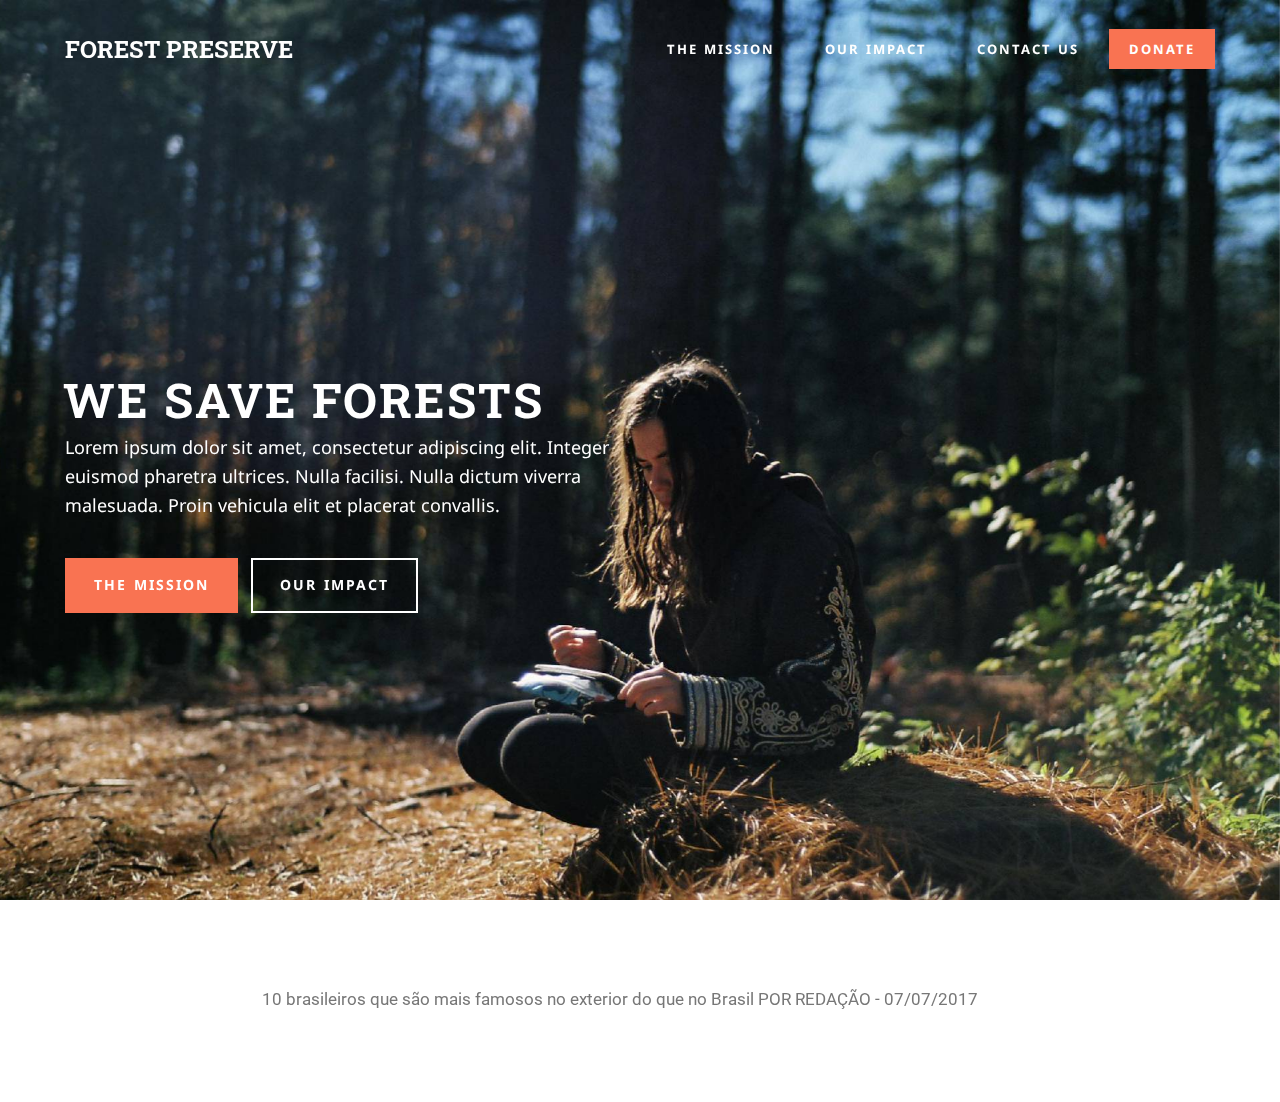
==== commit 10e08c17: "create github pages" ====
--- a/index.html
+++ b/index.html
@@ -1,18 +1,17 @@
 <!DOCTYPE html>
 <html>
 <head>
-  <!-- Site made with Mobirise Website Builder v4.3.2, https://mobirise.com -->
+  <!-- Site made with Mobirise Website Builder v4.3.4, https://mobirise.com -->
   <meta charset="UTF-8">
   <meta http-equiv="X-UA-Compatible" content="IE=edge">
-  <meta name="generator" content="Mobirise v4.3.2, mobirise.com">
+  <meta name="generator" content="Mobirise v4.3.4, mobirise.com">
   <meta name="viewport" content="width=device-width, initial-scale=1">
   <link rel="shortcut icon" href="assets/images/logo.png" type="image/x-icon">
-  <meta name="description" content="Homepage
-">
-  <title>index.html</title>
+  <meta name="description" content="">
+  
   <link rel="stylesheet" href="https://fonts.googleapis.com/css?family=Roboto:700,400&subset=cyrillic,latin,greek,vietnamese">
   <link rel="stylesheet" href="assets/bootstrap/css/bootstrap.min.css">
-  <link rel="stylesheet" href="assets/facebook-plugin/style.css">
+  <link rel="stylesheet" href="assets/soundcloud-plugin/style.css">
   <link rel="stylesheet" href="assets/animate.css/animate.min.css">
   <link rel="stylesheet" href="assets/mobirise/css/style.css">
   <link rel="stylesheet" href="assets/mobirise/css/mbr-additional.css" type="text/css">
@@ -21,22 +20,22 @@
   
 </head>
 <body>
-<section class="mbr-navbar mbr-navbar--freeze mbr-navbar--absolute mbr-navbar--sticky mbr-navbar--auto-collapse" id="menu-a" data-rv-view="7">
+<section class="mbr-navbar mbr-navbar--freeze mbr-navbar--absolute mbr-navbar--auto-collapse mbr-navbar--transparent" id="menu-0" data-rv-view="0">
     <div class="mbr-navbar__section mbr-section">
         <div class="mbr-section__container container">
             <div class="mbr-navbar__container">
                 <div class="mbr-navbar__column mbr-navbar__column--s mbr-navbar__brand">
                     <span class="mbr-navbar__brand-link mbr-brand mbr-brand--inline">
-                        <span class="mbr-brand__logo"><a href="https://mobirise.com"><img src="assets/images/logo.png" class="mbr-navbar__brand-img mbr-brand__img" alt="Mobirise"></a></span>
-                        <span class="mbr-brand__name"><a class="mbr-brand__name text-white" href="https://mobirise.com">MOBIRISE</a></span>
+                        
+                        <span class="mbr-brand__name"><a class="mbr-brand__name text-white" href="index.html">FOREST PRESERVE</a></span>
                     </span>
                 </div>
                 <div class="mbr-navbar__hamburger mbr-hamburger"><span class="mbr-hamburger__line"></span></div>
                 <div class="mbr-navbar__column mbr-navbar__menu">
                     <nav class="mbr-navbar__menu-box mbr-navbar__menu-box--inline-right">
                         <div class="mbr-navbar__column">
-                            <ul class="mbr-navbar__items mbr-navbar__items--right float-left mbr-buttons mbr-buttons--freeze mbr-buttons--right btn-decorator mbr-buttons--active"><li class="mbr-navbar__item"><a class="mbr-buttons__link btn text-white" href="https://mobirise.com">HOME</a></li><li class="mbr-navbar__item"><a class="mbr-buttons__link btn text-white" href="https://mobirise.com">ABOUT</a></li> <li class="mbr-navbar__item"><a class="mbr-buttons__link btn text-white" href="https://mobirise.com">ABOUT</a></li><li class="mbr-navbar__item"><a class="mbr-buttons__link btn text-white" href="https://mobirise.com">CONTACT</a></li></ul>                            
-                            <ul class="mbr-navbar__items mbr-navbar__items--right mbr-buttons mbr-buttons--freeze mbr-buttons--right btn-inverse mbr-buttons--active"><li class="mbr-navbar__item"><a class="mbr-buttons__btn btn btn-default" href="https://mobirise.com">DOWNLOAD</a></li></ul>
+                            <ul class="mbr-navbar__items mbr-navbar__items--right float-left mbr-buttons mbr-buttons--freeze mbr-buttons--right btn-decorator mbr-buttons--active"><li class="mbr-navbar__item"><a class="mbr-buttons__link btn text-white" href="mission.html">THE MISSION</a></li> <li class="mbr-navbar__item"><a class="mbr-buttons__link btn text-white" href="impact.html">OUR IMPACT</a></li><li class="mbr-navbar__item"><a class="mbr-buttons__link btn text-white" href="contact.html">CONTACT US</a></li></ul>                            
+                            <ul class="mbr-navbar__items mbr-navbar__items--right mbr-buttons mbr-buttons--freeze mbr-buttons--right btn-inverse mbr-buttons--active"><li class="mbr-navbar__item"><a class="mbr-buttons__btn btn btn-danger" href="donate.html">DONATE</a></li></ul>
                         </div>
                     </nav>
                 </div>
@@ -45,17 +44,17 @@
     </div>
 </section>
 
-<section class="engine"><a href="https://mobirise.co/p">bootstrap dropdown</a></section><section class="mbr-box mbr-section mbr-section--relative mbr-section--fixed-size mbr-section--full-height mbr-section--bg-adapted" id="header2-0" data-rv-view="0" style="background-color: rgb(76, 105, 114);">
+<section class="engine"><a href="https://mobirise.co/p">bootstrap menu</a></section><section class="mbr-box mbr-section mbr-section--relative mbr-section--fixed-size mbr-section--full-height mbr-section--bg-adapted mbr-parallax-background" id="header4-1" data-rv-view="2" style="background-image: url(assets/images/photo-1417024321782-1375735f8987-2500px-2500x1689-79.jpg);">
     <div class="mbr-box__magnet mbr-box__magnet--sm-padding mbr-box__magnet--center-left mbr-after-navbar">
         
         <div class="mbr-box__container mbr-section__container container">
             <div class="mbr-box mbr-box--stretched"><div class="mbr-box__magnet mbr-box__magnet--center-left">
-                <div class="row"><div class=" col-sm-6 col-sm-offset-6">
+                <div class="row"><div class=" col-sm-6">
                     <div class="mbr-hero animated fadeInUp">
-                        <h1 class="mbr-hero__text">MOBIRISE</h1>
-                        <p class="mbr-hero__subtext">Mobirise helps you cut down development time by providing you with a flexible website editor with a drag and drop interface.</p>
+                        <h1 class="mbr-hero__text">WE SAVE FORESTS<br></h1>
+                        <p class="mbr-hero__subtext">Lorem ipsum dolor sit amet, consectetur adipiscing elit. Integer euismod pharetra ultrices. Nulla facilisi. Nulla dictum viverra malesuada. Proin vehicula elit et placerat convallis.</p>
                     </div>
-                    <div class="mbr-buttons btn-inverse mbr-buttons--left"><a class="mbr-buttons__btn btn btn-lg animated fadeInUp delay btn-danger" href="https://mobirise.com">LEARN MORE</a> <a class="mbr-buttons__btn btn btn-lg animated fadeInUp delay btn-danger" href="https://mobirise.com">LEARN MORE</a></div>
+                    <div class="mbr-buttons btn-inverse mbr-buttons--left"><a class="mbr-buttons__btn btn btn-lg btn-danger animated fadeInUp delay" href="mission.html">THE MISSION</a> <a class="mbr-buttons__btn btn btn-lg btn-default animated fadeInUp delay" href="impact.html">OUR IMPACT</a></div>
                 </div></div>
             </div></div>
         </div>
@@ -63,136 +62,16 @@
     </div>
 </section>
 
-<section class="mbr-section" id="header3-d" data-rv-view="3">
-    <div class="mbr-section__container container mbr-section__container--first">
-        <div class="mbr-header mbr-header--wysiwyg row">
-            <div class="col-sm-8 col-sm-offset-2">
-                <h3 class="mbr-header__text">DROP-DEAD EASY WEBSITE MAKER</h3>
-                <p class="mbr-header__subtext">By John Smith posted July 30, 2015</p>
-            </div>
-        </div>
-    </div>
-</section>
-
-<section class="mbr-section" id="content1-e" data-rv-view="5">
-    <div class="mbr-section__container container mbr-section__container--middle">
+<section class="mbr-section" id="content1-0" data-rv-view="5">
+    <div class="mbr-section__container container mbr-section__container--isolated">
         <div class="row">
-            <div class="mbr-article mbr-article--wysiwyg col-sm-8 col-sm-offset-2"><p>Make your own website in a few clicks! Mobirise helps you cut down development time by providing you with a flexible website editor with a drag and drop interface. MobiRise Website Builder creates responsive, retina and mobile friendly websites in a few clicks. Mobirise is one of the easiest website development tools available today. It also gives you the freedom to develop as many websites as you like given the fact that it is a desktop app.</p></div>
-        </div>
-    </div>
-</section>
-
-<section class="mbr-section" id="buttons1-f" data-rv-view="6">
-    <div class="mbr-section__container container mbr-section__container--last">
-        <div class="row">
-            <div class="col-sm-8 col-sm-offset-2">
-                <div class="mbr-buttons mbr-buttons--center"><a class="mbr-buttons__btn btn btn-lg btn-danger" href="https://mobirise.com/mobirise-free-win.zip">DOWNLOAD FOR WIN</a> <a class="mbr-buttons__btn btn btn-lg btn-default" href="https://mobirise.com/mobirise-free-mac.zip">DOWNLOAD FOR MAC</a></div>
-            </div>
-        </div>
-    </div>
-</section>
-
-<section class="mbr-box mbr-section mbr-section--relative mbr-section--fixed-size mbr-section--full-height mbr-section--bg-adapted mbr-parallax-background" id="header1-g" data-rv-view="9" style="background-image: url(assets/images/bg5.jpg);">
-    <div class="mbr-box__magnet mbr-box__magnet--sm-padding mbr-box__magnet--center-left">
-        
-        <div class="mbr-box__container mbr-section__container container">
-            <div class="mbr-box mbr-box--stretched"><div class="mbr-box__magnet mbr-box__magnet--center-left">
-                <div class="row"><div class=" col-sm-6 col-sm-offset-6">
-                    <div class="mbr-hero animated fadeInUp">
-                        <h1 class="mbr-hero__text">FULL-SCREEN HEADER</h1>
-                        <p class="mbr-hero__subtext">Click any text to edit or style it. Click blue "Gear" icon in the top right corner to hide/show buttons, text, title and change the block background. <br> Click red "+" in the bottom right corner to add a new block. Use the top left menu to create new pages, sites and add extensions.</p>
-                    </div>
-                    <div class="mbr-buttons btn-inverse mbr-buttons--left"><a class="mbr-buttons__btn btn btn-lg btn-danger animated fadeInUp delay" href="https://mobirise.com">DOWNLOAD NOW</a> <a class="mbr-buttons__btn btn btn-lg btn-default animated fadeInUp delay" href="https://mobirise.com">LEARN MORE</a></div>
-                </div></div>
-            </div></div>
-        </div>
-        <div class="mbr-arrow mbr-arrow--floating text-center">
-            <div class="mbr-section__container container">
-                <a class="mbr-arrow__link" href="#header4-h"><i class="glyphicon glyphicon-menu-down"></i></a>
-            </div>
-        </div>
-    </div>
-</section>
-
-<section class="mbr-box mbr-section mbr-section--relative mbr-section--fixed-size mbr-section--full-height mbr-section--bg-adapted mbr-parallax-background" id="header4-h" data-rv-view="12" style="background-image: url(assets/images/bg.jpg);">
-    <div class="mbr-box__magnet mbr-box__magnet--sm-padding mbr-box__magnet--center-center">
-        
-        <div class="mbr-box__container mbr-section__container container">
-            <div class="mbr-box mbr-box--stretched"><div class="mbr-box__magnet mbr-box__magnet--center-center">
-                <div class="row"><div class=" col-sm-8 col-sm-offset-2">
-                    <div class="mbr-hero animated fadeInUp">
-                        <h1 class="mbr-hero__text">MOBIRISE WEBSITE BUILDER</h1>
-                        <p class="mbr-hero__subtext">Create awesome mobile-friendly websites. No coding and free.</p>
-                    </div>
-                    <div class="mbr-buttons btn-inverse mbr-buttons--center"><a class="mbr-buttons__btn btn btn-lg btn-danger animated fadeInUp delay" href="https://mobirise.com">FOR WINDOWS</a> <a class="mbr-buttons__btn btn btn-lg btn-default animated fadeInUp delay" href="https://mobirise.com">FOR MAC</a></div>
-                </div></div>
-            </div></div>
-        </div>
-        
-    </div>
-</section>
-
-<section class="mbr-box mbr-section mbr-section--relative mbr-section--fixed-size mbr-section--full-height mbr-section--bg-adapted mbr-parallax-background" id="header4-i" data-rv-view="15" style="background-image: url(assets/images/bg.jpg);">
-    <div class="mbr-box__magnet mbr-box__magnet--sm-padding mbr-box__magnet--center-center">
-        
-        <div class="mbr-box__container mbr-section__container container">
-            <div class="mbr-box mbr-box--stretched"><div class="mbr-box__magnet mbr-box__magnet--center-center">
-                <div class="row"><div class=" col-sm-8 col-sm-offset-2">
-                    <div class="mbr-hero animated fadeInUp">
-                        <h1 class="mbr-hero__text">MOBIRISE WEBSITE BUILDER</h1>
-                        <p class="mbr-hero__subtext">Create awesome mobile-friendly websites. No coding and free.</p>
-                    </div>
-                    <div class="mbr-buttons btn-inverse mbr-buttons--center"><a class="mbr-buttons__btn btn btn-lg btn-danger animated fadeInUp delay" href="https://mobirise.com">FOR WINDOWS</a> <a class="mbr-buttons__btn btn btn-lg btn-default animated fadeInUp delay" href="https://mobirise.com">FOR MAC</a></div>
-                </div></div>
-            </div></div>
-        </div>
-        
-    </div>
-</section>
-
-<section class="mbr-box mbr-section mbr-section--relative mbr-section--fixed-size mbr-section--full-height mbr-section--bg-adapted mbr-parallax-background" id="header4-j" data-rv-view="18" style="background-image: url(assets/images/bg.jpg);">
-    <div class="mbr-box__magnet mbr-box__magnet--sm-padding mbr-box__magnet--center-center">
-        
-        <div class="mbr-box__container mbr-section__container container">
-            <div class="mbr-box mbr-box--stretched"><div class="mbr-box__magnet mbr-box__magnet--center-center">
-                <div class="row"><div class=" col-sm-8 col-sm-offset-2">
-                    <div class="mbr-hero animated fadeInUp">
-                        <h1 class="mbr-hero__text">MOBIRISE WEBSITE BUILDER</h1>
-                        <p class="mbr-hero__subtext">Create awesome mobile-friendly websites. No coding and free.</p>
-                    </div>
-                    <div class="mbr-buttons btn-inverse mbr-buttons--center"><a class="mbr-buttons__btn btn btn-lg btn-danger animated fadeInUp delay" href="https://mobirise.com">FOR WINDOWS</a> <a class="mbr-buttons__btn btn btn-lg btn-default animated fadeInUp delay" href="https://mobirise.com">FOR MAC</a></div>
-                </div></div>
-            </div></div>
-        </div>
-        
-    </div>
-</section>
-
-<section class="mbr-box mbr-section mbr-section--relative mbr-section--fixed-size mbr-section--full-height mbr-section--bg-adapted mbr-parallax-background" id="header4-k" data-rv-view="21" style="background-image: url(assets/images/bg.jpg);">
-    <div class="mbr-box__magnet mbr-box__magnet--sm-padding mbr-box__magnet--center-center">
-        
-        <div class="mbr-box__container mbr-section__container container">
-            <div class="mbr-box mbr-box--stretched"><div class="mbr-box__magnet mbr-box__magnet--center-center">
-                <div class="row"><div class=" col-sm-8 col-sm-offset-2">
-                    <div class="mbr-hero animated fadeInUp">
-                        <h1 class="mbr-hero__text">MOBIRISE WEBSITE BUILDER</h1>
-                        <p class="mbr-hero__subtext">Create awesome mobile-friendly websites. No coding and free.</p>
-                    </div>
-                    <div class="mbr-buttons btn-inverse mbr-buttons--center"><a class="mbr-buttons__btn btn btn-lg btn-danger animated fadeInUp delay" href="https://mobirise.com">FOR WINDOWS</a> <a class="mbr-buttons__btn btn btn-lg btn-default animated fadeInUp delay" href="https://mobirise.com">FOR MAC</a></div>
-                </div></div>
-            </div></div>
-        </div>
-        
-    </div>
-</section>
-
-<section class="mbr-section mbr-section__comments" id="facebook-comments-block-l" data-rv-view="24" style="background-color: rgb(255, 255, 255); padding-top: 0rem; padding-bottom: 0rem;">
-         
-    <div class="mbr-section__container mbr-section__container--isolated addons-container">
-        <div class="addons-row">
-            <div class="addons-container-inner"><div class="facebookPlaceholder" data-numposts="5"><h2>FACEBOOK COMMENTS WILL BE SHOWN ONLY WHEN YOUR SITE IS ONLINE</h2> <img src="assets/images/facebook-comments.jpg"></div></div>
-            
-           
+            <div class="mbr-article mbr-article--wysiwyg col-sm-8 col-sm-offset-2"><p>10 brasileiros que são mais famosos no exterior do que no Brasil
+POR
+ REDAÇÃO
+ -
+ 07/07/2017
+ 
+</p></div>
         </div>
     </div>
 </section>
@@ -200,9 +79,6 @@
 
   <script src="assets/web/assets/jquery/jquery.min.js"></script>
   <script src="assets/bootstrap/js/bootstrap.min.js"></script>
-  <script src="https://connect.facebook.net/en_US/sdk.js#xfbml=1&version=v2.5"></script>
-  <script src="https://apis.google.com/js/plusone.js"></script>
-  <script src="assets/facebook-plugin/facebook-script.js"></script>
   <script src="assets/smooth-scroll/smooth-scroll.js"></script>
   <script src="assets/jarallax/jarallax.js"></script>
   <script src="assets/mobirise/js/script.js"></script>
--- a/assets/soundcloud-plugin/style.css
+++ b/assets/soundcloud-plugin/style.css
@@ -0,0 +1,57 @@
+.addons-container {
+  position: relative;
+  margin-left: auto;
+  margin-right: auto;
+  padding-right: 15px;
+  padding-left: 15px; }
+  @media (min-width: 576px) {
+    .addons-container {
+      padding-right: 15px;
+      padding-left: 15px; } }
+  @media (min-width: 768px) {
+    .addons-container {
+      padding-right: 15px;
+      padding-left: 15px; } }
+  @media (min-width: 992px) {
+    .addons-container {
+      padding-right: 15px;
+      padding-left: 15px; } }
+  @media (min-width: 1200px) {
+    .addons-container {
+      padding-right: 15px;
+      padding-left: 15px; } }
+  @media (min-width: 576px) {
+    .addons-container {
+      width: 540px;
+      max-width: 100%; } }
+  @media (min-width: 768px) {
+    .addons-container {
+      width: 720px;
+      max-width: 100%; } }
+  @media (min-width: 992px) {
+    .addons-container {
+      width: 960px;
+      max-width: 100%; } }
+  @media (min-width: 1200px) {
+    .addons-container {
+      width: 1140px;
+      max-width: 100%; } }
+
+.addons-container-inner{
+    position: relative;
+    width: 100%;
+    min-height: 1px;
+    padding-right: 15px;
+    padding-left: 15px;
+}
+@media (min-width: 567px) {
+    .addons-container-inner{
+        -ms-flex: 0 0 66.666667%;
+        flex: 0 0 66.666667%;
+        max-width: 66.666667%;
+    }
+}
+.addons-row{
+    display: flex;
+    justify-content:center;
+}--- a/assets/mobirise/css/mbr-additional.css
+++ b/assets/mobirise/css/mbr-additional.css
@@ -1,20 +1,247 @@
-@import url(https://fonts.googleapis.com/css?family=PT+Sans:400,700);
-
-#header2-0 H1 {
+@import url(https://fonts.googleapis.com/css?family=Roboto+Slab:400,300,700);
+@import url(https://fonts.googleapis.com/css?family=Noto+Sans:400,700);
+
+
+
+
+
+#menu-0 .mbr-brand__name {
+  font-size: 16px;
+}
+#menu-0.mbr-navbar--stuck .mbr-navbar__section {
+  background: #132117;
+}
+#menu-0 .mbr-brand__name a {
+  font-family: 'Roboto Slab', serif;
+  font-size: 24px;
+}
+#menu-0 .mbr-navbar__items a {
+  font-family: 'Noto Sans', sans-serif;
+}
+#menu-0 .navbar-toggler {
+  color: #000;
+}
+#menu-0 .mbr-navbar__hamburger {
+  color: #000;
+}
+#header4-1 P {
+  font-family: 'Noto Sans', sans-serif;
+  font-size: 18px;
+}
+#header4-1 H1 {
+  font-family: 'Roboto Slab', serif;
+  font-size: 48px;
+}
+#header4-1 .btn {
+  font-family: 'Noto Sans', sans-serif;
+}
+
+
+
+
+
+
+
+
+
+
+#menu-6 .mbr-brand__name {
+  font-size: 16px;
+}
+#menu-6.mbr-navbar--stuck .mbr-navbar__section {
+  background: #132117;
+}
+#menu-6 .mbr-brand__name a {
+  font-family: 'Roboto Slab', serif;
+  font-size: 24px;
+}
+#menu-6 .mbr-navbar__items a {
+  font-family: 'Noto Sans', sans-serif;
+}
+#menu-6 .mbr-navbar__hamburger {
+  color: #ffffff;
+}
+#header1-32 H1 {
+  font-family: 'Roboto Slab', serif;
+}
+#header1-32 P {
+  font-family: 'Noto Sans', sans-serif;
+}
+#content1-15 P {
+  font-family: 'Noto Sans', sans-serif;
+  font-size: 20px;
+}
+#features1-18 .mbr-section-title .mbr-header__text {
+  font-family: 'Roboto Slab', serif;
+  font-size: 30px;
+}
+#features1-18 P {
+  font-family: 'Noto Sans', sans-serif;
+}
+#features1-18 .mbr-section__col .mbr-header__text {
+  font-family: 'Roboto Slab', serif;
+  font-size: 18px;
+}
+#msg-box5-19 .mbr-header__text {
+  color: #ffffff;
+  font-family: 'Roboto Slab', serif;
+  font-size: 24px;
+}
+#msg-box5-19 .mbr-header__subtext {
+  color: #ffffff;
+}
+#msg-box5-19 .mbr-article {
+  color: #ffffff;
+}
+#msg-box5-19 .mbr-article P {
+  font-family: 'Noto Sans', sans-serif;
+}
+
+
+
+
+
+
+
+
+
+
+#menu-8 .mbr-brand__name {
+  font-size: 16px;
+}
+#menu-8.mbr-navbar--stuck .mbr-navbar__section {
+  background: #132117;
+}
+#menu-8 .mbr-brand__name a {
+  font-family: 'Roboto Slab', serif;
+  font-size: 24px;
+}
+#menu-8 .mbr-navbar__items a {
+  font-family: 'Noto Sans', sans-serif;
+}
+#header4-23 P {
+  font-family: 'Noto Sans', sans-serif;
+}
+#header4-23 H1 {
+  font-family: 'Roboto Slab', serif;
+}
+#content4-24 .mbr-section__col .mbr-header__text {
+  font-size: 72px;
+  font-family: 'Roboto Slab', serif;
+  color: #ffffff;
+}
+#content4-24 P {
   text-align: center;
-}
-#header2-0 P {
-  font-family: 'PT Sans', sans-serif;
-}
-#menu-a .mbr-brand__name {
-  font-size: 16px;
-}
-#menu-a.mbr-navbar--stuck .mbr-navbar__section {
-  background: #6183e9;
-}
-#menu-a .mbr-navbar__section {
-  background: #6183e9;
-}
-#menu-a .mbr-navbar__hamburger {
-  color: #a38f84;
-}
+  font-family: 'Noto Sans', sans-serif;
+  color: #ffffff;
+}
+#header3-25 H3 {
+  text-align: center;
+  font-family: 'Roboto Slab', serif;
+}
+#content1-26 P {
+  font-family: 'Noto Sans', sans-serif;
+}
+#image2-28 SMALL {
+  text-align: right;
+  font-family: 'Noto Sans', sans-serif;
+}
+#content1-29 P {
+  font-family: 'Noto Sans', sans-serif;
+}
+#social-buttons1-30 .mbr-header__text {
+  color: #000000;
+}
+#form2-31 .mbr-header__text {
+  color: #ffffff;
+}
+
+
+
+
+
+
+
+
+#menu-10 .mbr-brand__name {
+  font-size: 16px;
+}
+#menu-10.mbr-navbar--stuck .mbr-navbar__section {
+  background: #132117;
+}
+#menu-10 .mbr-brand__name a {
+  font-family: 'Roboto Slab', serif;
+  font-size: 24px;
+}
+#menu-10 .mbr-navbar__items a {
+  font-family: 'Noto Sans', sans-serif;
+}
+#menu-10 .mbr-navbar__hamburger {
+  color: #ffffff;
+}
+#header4-11 P {
+  font-family: 'Noto Sans', sans-serif;
+  font-size: 18px;
+}
+#header4-11 H1 {
+  font-family: 'Roboto Slab', serif;
+  font-size: 48px;
+}
+#social-buttons2-37 .mbr-header__text {
+  font-family: 'Roboto Slab', serif;
+  color: #000000;
+}
+#content1-36 P {
+  font-family: 'Noto Sans', sans-serif;
+}
+#form1-34 .mbr-header__text {
+  font-size: 17px;
+}
+#form2-35 .mbr-header__text {
+  color: #000000;
+  font-family: 'Roboto Slab', serif;
+}
+#form2-35 .btn {
+  font-family: 'Noto Sans', sans-serif;
+}
+
+
+
+
+
+
+
+
+#menu-12 .mbr-brand__name {
+  font-size: 16px;
+}
+#menu-12.mbr-navbar--stuck .mbr-navbar__section {
+  background: #132117;
+}
+#menu-12 .mbr-brand__name a {
+  font-family: 'Roboto Slab', serif;
+  font-size: 24px;
+}
+#menu-12 .mbr-navbar__items a {
+  font-family: 'Noto Sans', sans-serif;
+}
+#header4-13 P {
+  font-family: 'Noto Sans', sans-serif;
+  font-size: 18px;
+}
+#header4-13 H1 {
+  font-family: 'Roboto Slab', serif;
+  font-size: 48px;
+}
+#content1-40 P {
+  font-family: 'Noto Sans', sans-serif;
+}
+#pricing-table1-39 H3 {
+  font-family: 'Roboto Slab', serif;
+}
+#pricing-table1-39 SPAN {
+  font-family: 'Roboto Slab', serif;
+}
+#pricing-table1-39 DIV {
+  font-family: 'Noto Sans', sans-serif;
+}
